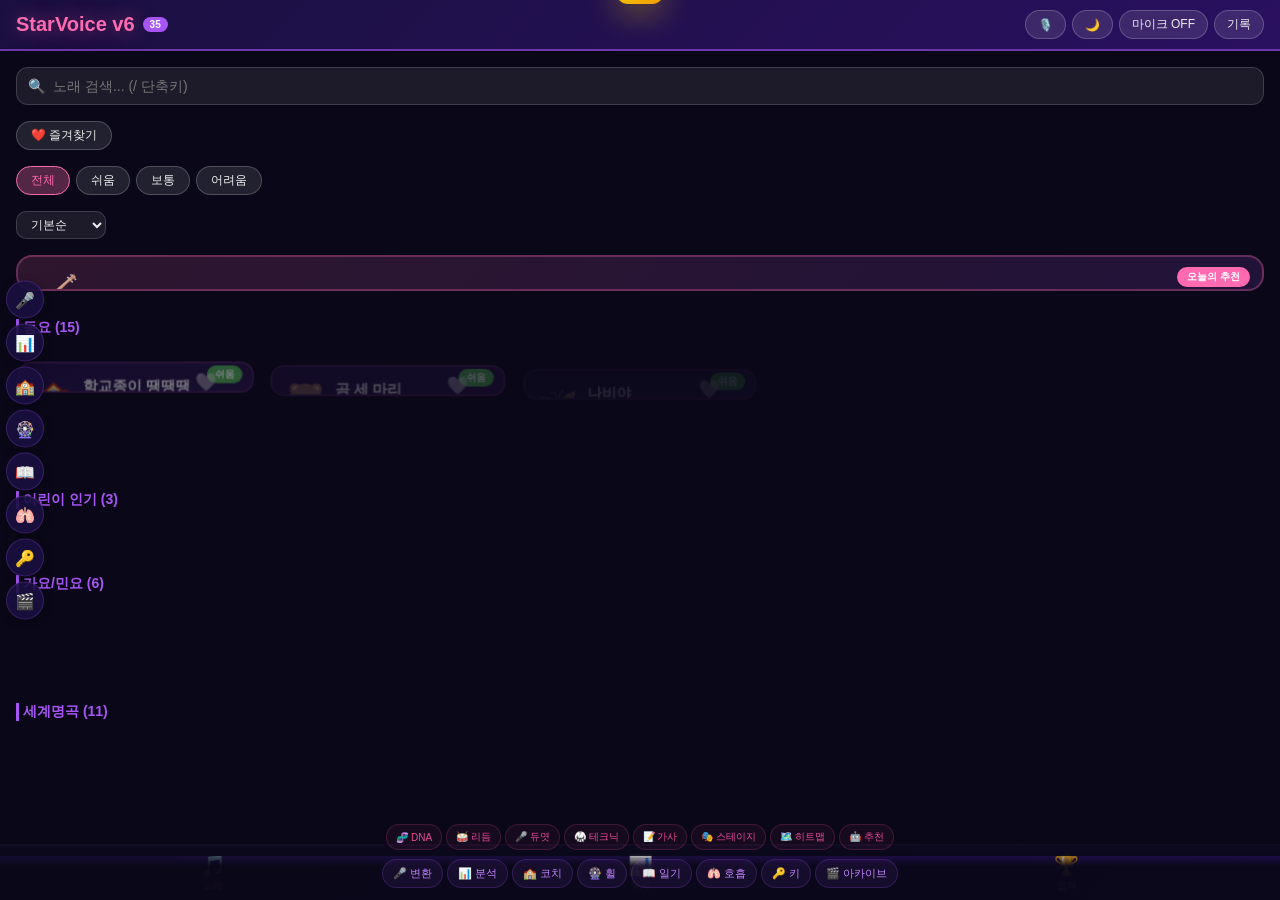
==== index.html @ 5bdae48f "[AUTO] 2026-07-27 karaoke v24.0 - 보컬파워미터Canvas620x400(12운동벨팅팔세토믹스보이스호흡지속폴사토비브라토트릴스타카토레가토음정도약성대닫기발성투사" ====
<!DOCTYPE html>
<html lang="ko"><head>
<meta charset="UTF-8"><meta name="viewport" content="width=device-width,initial-scale=1">
<title>StarVoice v24 - AI 노래방</title><link rel="manifest" href="manifest.json">
<meta name="theme-color" content="#0f0a1e">
<meta name="apple-mobile-web-app-capable" content="yes">
<meta name="mobile-web-app-capable" content="yes">
<meta name="description" content="StarVoice v24: 215곡 AI 음정 분석 K-노래방 PWA. 보컬파워미터Canvas12운동바차트/가창력발전로드맵Canvas10마일스톤/듀엣호환매트릭스Canvas8x8히트맵/보컬이퀄리티6축Radar/라이브피드백대시보드Canvas8게이지/노래목표추적기Canvas8도넛/보컬웜쿨다운Canvas12운동타이머/싱어프로필비교기Canvas듀얼Radar/퀴즈267문/222업적">
<meta name="keywords" content="노래방,karaoke,AI,음정분석,피치감지,PWA,StarVoice,노래연습,보컬코칭,배틀,플레이리스트,스테이지,보이스프로필,가사타이핑,보컬분석,듀엣,이퀄라이저,음정훈련,히스토리,음역맵,녹음,호흡,파티모드,즐겨찾기,비브라토,보컬레슨,MV테마,듀엣챌린지,리포트카드,보이스이펙트,음역대측정,구간연습,워밍업,랭킹,음감트레이닝,콘서트모드,보이스변환,점수분석,보컬코치,장르디스커버리,노래일기,호흡트레이너,키파인더,퍼포먼스아카이브,음색DNA,리듬아케이드,듀엣AI,발성도장,가사챌린지,스테이지코치,보컬히트맵,노래추천,음정마스터리,보컬배틀,보이스EQ,챌린지,싱어성장,음악이론,스코어카드,보컬스타일,보컬워밍업루틴,라이브오디션,음정인터벌,보컬테크닉,노래방파티,감성노래매칭,보컬성장타임라인,AI보컬코치어드밴스드,음역확장,보컬밸런스,싱어스타일챌린지,DJ셋리스트,마이크테크닉,보컬컨디션,장르마스터리,라이브스테이지스코어카드,호흡패턴분석,비브라토파형,난이도프로그레션,싱어프로필카드,듀엣하모니,사운드스케이프,다이나믹레인지,올타임베스트,보컬톤매칭,라이브이펙트체인,가수별테크닉,주간보컬챌린지,보컬피로도,음역대히스토리,곡완성도,보컬연습플래너,음정교정피드백,보컬스태미나,장르발성법가이드,AI곡추천,보컬하모닉스,주간랭킹시뮬,감정표현매트릭스,라이브무대시뮬,보컬워밍업v2,호흡컨트롤마스터,프레이즈메이커,믹싱이퀄라이저,관객반응예측,보컬스타일DNA,난이도적응트레이너,멜로디메모리게임,보컬음역매퍼,키트랜스포저,듀엣케미스트리,퍼포먼스리플레이,보컬리커버리,음악이론드릴,셋리스트옵티마이저,보이스분류기,보컬파워미터,가창력발전로드맵,듀엣호환매트릭스,보컬이퀄리티,라이브피드백대시보드,노래목표추적기,보컬웜쿨다운,싱어프로필비교기">
<meta property="og:title" content="StarVoice v24 - AI 노래방">
<meta property="og:description" content="215곡 AI 음정 분석 K-노래방. 보컬파워미터 12운동바차트, 가창력발전로드맵 10마일스톤, 듀엣호환매트릭스 8x8히트맵, 보컬이퀄리티 6축Radar, 라이브피드백대시보드 8게이지, 노래목표추적기 8도넛, 보컬웜쿨다운 12운동타이머, 싱어프로필비교기 듀얼Radar, 267퀴즈, 222업적">
<meta property="og:type" content="website">
<meta name="twitter:card" content="summary_large_image">
<meta name="twitter:title" content="StarVoice v24 - AI 노래방">
<meta name="twitter:description" content="215곡 AI 음정 분석 K-노래방 PWA. 보컬파워미터+가창력로드맵+듀엣호환매트릭스+보컬이퀄리티+라이브피드백+목표추적기+웜쿨다운가이드+싱어비교기+267퀴즈+222업적">
<meta http-equiv="refresh" content="0;url=noraebang-v6.html">
<script type="application/ld+json">{"@context":"https://schema.org","@type":"WebApplication","name":"StarVoice v24","applicationCategory":"EntertainmentApplication","operatingSystem":"Web","description":"215곡 AI 음정 분석 K-노래방 PWA. 보컬파워미터Canvas12운동바차트, 가창력발전로드맵Canvas10마일스톤, 듀엣호환매트릭스Canvas8x8히트맵, 보컬이퀄리티분석기Canvas6축Radar, 라이브피드백대시보드Canvas8게이지, 노래목표추적기Canvas8도넛, 보컬웜쿨다운가이드Canvas12운동타이머, 싱어프로필비교기Canvas듀얼Radar, 퀴즈267문, 222개 업적","offers":{"@type":"Offer","price":"0","priceCurrency":"KRW"},"inLanguage":"ko","featureList":"보컬음역매퍼,키트랜스포저,듀엣케미스트리,퍼포먼스리플레이,보컬리커버리,음악이론드릴,셋리스트옵티마이저,보이스분류기,보컬워밍업루틴v2,호흡컨트롤마스터,프레이즈메이커,믹싱이퀄라이저시각화,관객반응예측기,보컬스타일DNA분석기,노래난이도적응트레이너,멜로디메모리게임,음정교정피드백,보컬스태미나트레이너,장르별발성법가이드,AI곡추천매칭엔진,보컬하모닉스분석기,주간랭킹시뮬레이터,감정표현매트릭스,라이브무대시뮬레이터,보컬톤매칭,라이브이펙트체인,가수별테크닉분석,주간보컬챌린지,보컬피로도모니터,음역대히스토리,곡완성도스코어카드,보컬연습플래너,보컬워밍업루틴,라이브오디션,음정인터벌,보컬테크닉Radar,노래방파티,감성노래매칭,보컬성장타임라인,AI보컬코치어드밴스드,음정마스터리,보컬배틀,보이스EQ,챌린지,싱어성장,음악이론,스코어카드,보컬스타일비교,음색DNA,리듬아케이드,듀엣AI,발성도장,가사챌린지,스테이지코치,보컬히트맵,노래추천AI,보이스변환,점수분석,보컬코치,장르디스커버리,노래일기,호흡트레이너,키파인더,퍼포먼스아카이브,보이스이펙트,음역대측정,구간연습,보컬워밍업,노래랭킹,음감트레이닝,콘서트모드,플레이리스트,보컬레슨,비브라토감지,MV테마,듀엣챌린지,리포트카드,히스토리,음역맵,AI추천,녹음스튜디오,호흡운동,보컬이펙트,즐겨찾기,파티모드,보컬코칭,라이브스테이지,가사타이핑,보이스프로필,듀엣모드,음정트레이닝,보컬다이어리,음역확장트레이너,보컬밸런스체커,싱어스타일챌린지,DJ셋리스트,마이크테크닉,보컬컨디션,장르마스터리,라이브스테이지스코어카드"}</script>
<style>body{margin:0;background:#0f0a1e;color:#a855f7;display:flex;align-items:center;justify-content:center;height:100vh;font-family:-apple-system,'Malgun Gothic',sans-serif}a{color:#c084fc}</style>
</head><body><p>Loading... <a href="noraebang-v6.html">직접 이동</a></p>
<script src="v11_patch.js"></script>
<script src="v12_patch.js"></script>
<script src="v13_patch.js"></script>
<script src="v14_patch.js"></script>
<script src="v15_patch.js"></script>
<script src="v16_patch.js"></script>
<script src="v17_patch.js"></script>
<script src="v18_patch.js"></script>
<script src="v19_patch.js"></script>
<script src="v20_patch.js"></script>
<script src="v21_patch.js"></script>
<script src="v22_patch.js"></script>
<script src="v23_patch.js"></script>
<script src="v24_patch.js"></script>
</body></html>
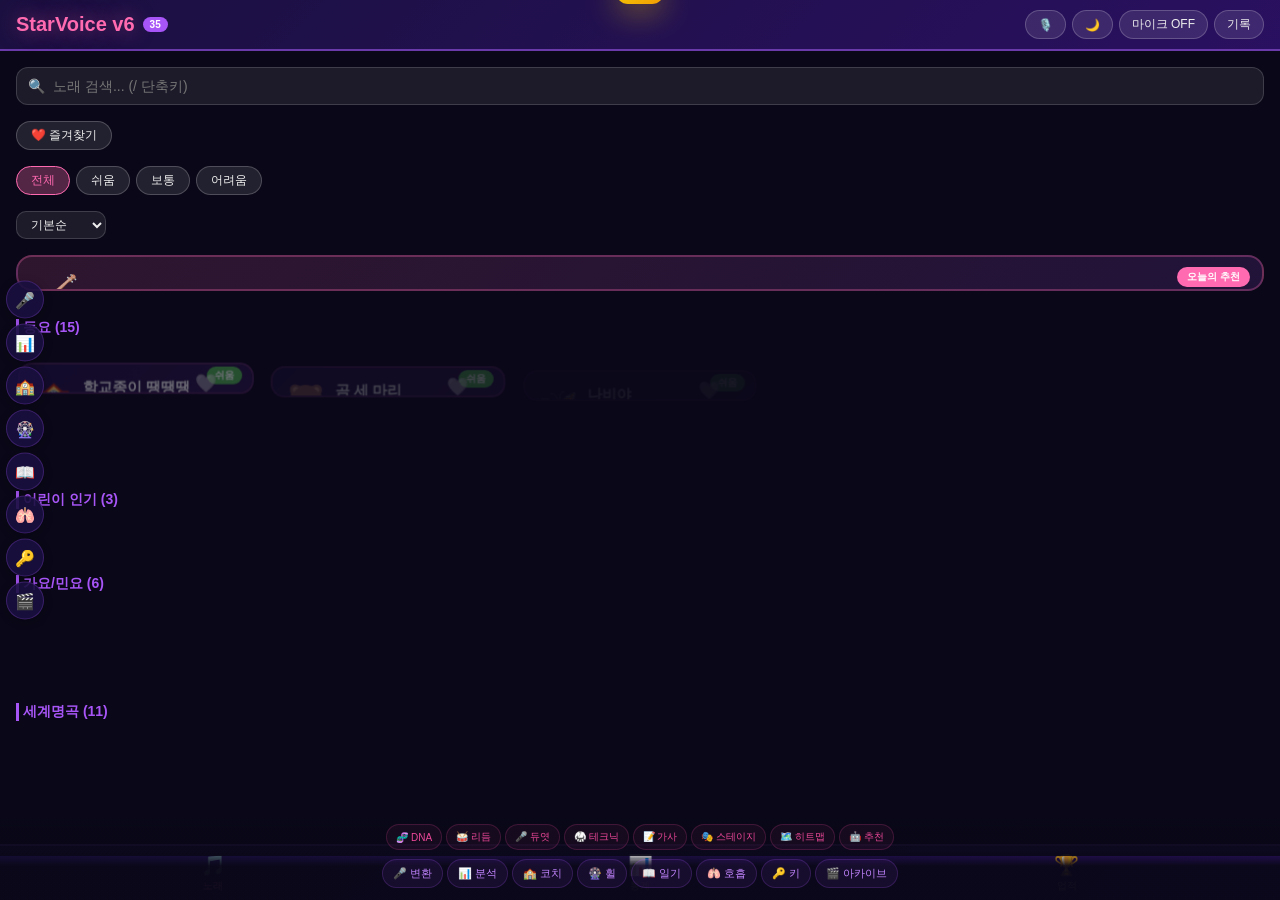
==== commit 3b63ec6e: "[AUTO] 2026-07-30 karaoke v25.0 - 피치분포히스토그램Canvas620x400(12음C~B피치클래스출현빈도바차트곡별선택컬러그래디언트)+감정아크디자이너Canv" ====
--- a/index.html
+++ b/index.html
@@ -1,20 +1,20 @@
 <!DOCTYPE html>
 <html lang="ko"><head>
 <meta charset="UTF-8"><meta name="viewport" content="width=device-width,initial-scale=1">
-<title>StarVoice v24 - AI 노래방</title><link rel="manifest" href="manifest.json">
+<title>StarVoice v25 - AI 노래방</title><link rel="manifest" href="manifest.json">
 <meta name="theme-color" content="#0f0a1e">
 <meta name="apple-mobile-web-app-capable" content="yes">
 <meta name="mobile-web-app-capable" content="yes">
-<meta name="description" content="StarVoice v24: 215곡 AI 음정 분석 K-노래방 PWA. 보컬파워미터Canvas12운동바차트/가창력발전로드맵Canvas10마일스톤/듀엣호환매트릭스Canvas8x8히트맵/보컬이퀄리티6축Radar/라이브피드백대시보드Canvas8게이지/노래목표추적기Canvas8도넛/보컬웜쿨다운Canvas12운동타이머/싱어프로필비교기Canvas듀얼Radar/퀴즈267문/222업적">
-<meta name="keywords" content="노래방,karaoke,AI,음정분석,피치감지,PWA,StarVoice,노래연습,보컬코칭,배틀,플레이리스트,스테이지,보이스프로필,가사타이핑,보컬분석,듀엣,이퀄라이저,음정훈련,히스토리,음역맵,녹음,호흡,파티모드,즐겨찾기,비브라토,보컬레슨,MV테마,듀엣챌린지,리포트카드,보이스이펙트,음역대측정,구간연습,워밍업,랭킹,음감트레이닝,콘서트모드,보이스변환,점수분석,보컬코치,장르디스커버리,노래일기,호흡트레이너,키파인더,퍼포먼스아카이브,음색DNA,리듬아케이드,듀엣AI,발성도장,가사챌린지,스테이지코치,보컬히트맵,노래추천,음정마스터리,보컬배틀,보이스EQ,챌린지,싱어성장,음악이론,스코어카드,보컬스타일,보컬워밍업루틴,라이브오디션,음정인터벌,보컬테크닉,노래방파티,감성노래매칭,보컬성장타임라인,AI보컬코치어드밴스드,음역확장,보컬밸런스,싱어스타일챌린지,DJ셋리스트,마이크테크닉,보컬컨디션,장르마스터리,라이브스테이지스코어카드,호흡패턴분석,비브라토파형,난이도프로그레션,싱어프로필카드,듀엣하모니,사운드스케이프,다이나믹레인지,올타임베스트,보컬톤매칭,라이브이펙트체인,가수별테크닉,주간보컬챌린지,보컬피로도,음역대히스토리,곡완성도,보컬연습플래너,음정교정피드백,보컬스태미나,장르발성법가이드,AI곡추천,보컬하모닉스,주간랭킹시뮬,감정표현매트릭스,라이브무대시뮬,보컬워밍업v2,호흡컨트롤마스터,프레이즈메이커,믹싱이퀄라이저,관객반응예측,보컬스타일DNA,난이도적응트레이너,멜로디메모리게임,보컬음역매퍼,키트랜스포저,듀엣케미스트리,퍼포먼스리플레이,보컬리커버리,음악이론드릴,셋리스트옵티마이저,보이스분류기,보컬파워미터,가창력발전로드맵,듀엣호환매트릭스,보컬이퀄리티,라이브피드백대시보드,노래목표추적기,보컬웜쿨다운,싱어프로필비교기">
-<meta property="og:title" content="StarVoice v24 - AI 노래방">
-<meta property="og:description" content="215곡 AI 음정 분석 K-노래방. 보컬파워미터 12운동바차트, 가창력발전로드맵 10마일스톤, 듀엣호환매트릭스 8x8히트맵, 보컬이퀄리티 6축Radar, 라이브피드백대시보드 8게이지, 노래목표추적기 8도넛, 보컬웜쿨다운 12운동타이머, 싱어프로필비교기 듀얼Radar, 267퀴즈, 222업적">
+<meta name="description" content="StarVoice v25: 225곡 AI 음정 분석 K-노래방 PWA. 피치분포히스토그램Canvas12음바차트/감정아크디자이너Canvas8감정드래그커브/보컬스태미나레벨Canvas10레벨XP/AI듀엣코칭시뮬Canvas10AI가수6축Radar/노래방분위기컨트롤러Canvas8분위기/보컬트레이닝스케줄러Canvas7일x8운동/장르탐험매트릭스Canvas10x6히트맵/종합보컬리포트Canvas8축Radar게이지/퀴즈282문/234업적">
+<meta name="keywords" content="노래방,karaoke,AI,음정분석,피치감지,PWA,StarVoice,노래연습,보컬코칭,배틀,플레이리스트,스테이지,보이스프로필,가사타이핑,보컬분석,듀엣,이퀄라이저,음정훈련,히스토리,음역맵,녹음,호흡,파티모드,즐겨찾기,비브라토,보컬레슨,MV테마,듀엣챌린지,리포트카드,보이스이펙트,음역대측정,구간연습,워밍업,랭킹,음감트레이닝,콘서트모드,보이스변환,점수분석,보컬코치,장르디스커버리,노래일기,호흡트레이너,키파인더,퍼포먼스아카이브,음색DNA,리듬아케이드,듀엣AI,발성도장,가사챌린지,스테이지코치,보컬히트맵,노래추천,음정마스터리,보컬배틀,보이스EQ,챌린지,싱어성장,음악이론,스코어카드,보컬스타일,보컬워밍업루틴,라이브오디션,음정인터벌,보컬테크닉,노래방파티,감성노래매칭,보컬성장타임라인,AI보컬코치어드밴스드,음역확장,보컬밸런스,싱어스타일챌린지,DJ셋리스트,마이크테크닉,보컬컨디션,장르마스터리,라이브스테이지스코어카드,호흡패턴분석,비브라토파형,난이도프로그레션,싱어프로필카드,듀엣하모니,사운드스케이프,다이나믹레인지,올타임베스트,보컬톤매칭,라이브이펙트체인,가수별테크닉,주간보컬챌린지,보컬피로도,음역대히스토리,곡완성도,보컬연습플래너,음정교정피드백,보컬스태미나,장르발성법가이드,AI곡추천,보컬하모닉스,주간랭킹시뮬,감정표현매트릭스,라이브무대시뮬,보컬워밍업v2,호흡컨트롤마스터,프레이즈메이커,믹싱이퀄라이저,관객반응예측,보컬스타일DNA,난이도적응트레이너,멜로디메모리게임,보컬음역매퍼,키트랜스포저,듀엣케미스트리,퍼포먼스리플레이,보컬리커버리,음악이론드릴,셋리스트옵티마이저,보이스분류기,보컬파워미터,가창력발전로드맵,듀엣호환매트릭스,보컬이퀄리티,라이브피드백대시보드,노래목표추적기,보컬웜쿨다운,싱어프로필비교기,피치분포히스토그램,감정아크디자이너,보컬스태미나레벨,AI듀엣코칭시뮬,노래방분위기컨트롤러,보컬트레이닝스케줄러,장르탐험매트릭스,종합보컬리포트">
+<meta property="og:title" content="StarVoice v25 - AI 노래방">
+<meta property="og:description" content="225곡 AI 음정 분석 K-노래방. 피치분포히스토그램 12음바차트, 감정아크디자이너 8감정드래그커브, 보컬스태미나레벨 10레벨XP, AI듀엣코칭시뮬 10AI가수6축Radar, 노래방분위기컨트롤러 8분위기, 보컬트레이닝스케줄러 7일x8운동, 장르탐험매트릭스 10x6히트맵, 종합보컬리포트 8축Radar게이지, 282퀴즈, 234업적">
 <meta property="og:type" content="website">
 <meta name="twitter:card" content="summary_large_image">
-<meta name="twitter:title" content="StarVoice v24 - AI 노래방">
-<meta name="twitter:description" content="215곡 AI 음정 분석 K-노래방 PWA. 보컬파워미터+가창력로드맵+듀엣호환매트릭스+보컬이퀄리티+라이브피드백+목표추적기+웜쿨다운가이드+싱어비교기+267퀴즈+222업적">
+<meta name="twitter:title" content="StarVoice v25 - AI 노래방">
+<meta name="twitter:description" content="225곡 AI 음정 분석 K-노래방 PWA. 피치분포히스토그램+감정아크디자이너+보컬스태미나레벨+AI듀엣코칭시뮬+노래방분위기컨트롤러+보컬트레이닝스케줄러+장르탐험매트릭스+종합보컬리포트+282퀴즈+234업적">
 <meta http-equiv="refresh" content="0;url=noraebang-v6.html">
-<script type="application/ld+json">{"@context":"https://schema.org","@type":"WebApplication","name":"StarVoice v24","applicationCategory":"EntertainmentApplication","operatingSystem":"Web","description":"215곡 AI 음정 분석 K-노래방 PWA. 보컬파워미터Canvas12운동바차트, 가창력발전로드맵Canvas10마일스톤, 듀엣호환매트릭스Canvas8x8히트맵, 보컬이퀄리티분석기Canvas6축Radar, 라이브피드백대시보드Canvas8게이지, 노래목표추적기Canvas8도넛, 보컬웜쿨다운가이드Canvas12운동타이머, 싱어프로필비교기Canvas듀얼Radar, 퀴즈267문, 222개 업적","offers":{"@type":"Offer","price":"0","priceCurrency":"KRW"},"inLanguage":"ko","featureList":"보컬음역매퍼,키트랜스포저,듀엣케미스트리,퍼포먼스리플레이,보컬리커버리,음악이론드릴,셋리스트옵티마이저,보이스분류기,보컬워밍업루틴v2,호흡컨트롤마스터,프레이즈메이커,믹싱이퀄라이저시각화,관객반응예측기,보컬스타일DNA분석기,노래난이도적응트레이너,멜로디메모리게임,음정교정피드백,보컬스태미나트레이너,장르별발성법가이드,AI곡추천매칭엔진,보컬하모닉스분석기,주간랭킹시뮬레이터,감정표현매트릭스,라이브무대시뮬레이터,보컬톤매칭,라이브이펙트체인,가수별테크닉분석,주간보컬챌린지,보컬피로도모니터,음역대히스토리,곡완성도스코어카드,보컬연습플래너,보컬워밍업루틴,라이브오디션,음정인터벌,보컬테크닉Radar,노래방파티,감성노래매칭,보컬성장타임라인,AI보컬코치어드밴스드,음정마스터리,보컬배틀,보이스EQ,챌린지,싱어성장,음악이론,스코어카드,보컬스타일비교,음색DNA,리듬아케이드,듀엣AI,발성도장,가사챌린지,스테이지코치,보컬히트맵,노래추천AI,보이스변환,점수분석,보컬코치,장르디스커버리,노래일기,호흡트레이너,키파인더,퍼포먼스아카이브,보이스이펙트,음역대측정,구간연습,보컬워밍업,노래랭킹,음감트레이닝,콘서트모드,플레이리스트,보컬레슨,비브라토감지,MV테마,듀엣챌린지,리포트카드,히스토리,음역맵,AI추천,녹음스튜디오,호흡운동,보컬이펙트,즐겨찾기,파티모드,보컬코칭,라이브스테이지,가사타이핑,보이스프로필,듀엣모드,음정트레이닝,보컬다이어리,음역확장트레이너,보컬밸런스체커,싱어스타일챌린지,DJ셋리스트,마이크테크닉,보컬컨디션,장르마스터리,라이브스테이지스코어카드"}</script>
+<script type="application/ld+json">{"@context":"https://schema.org","@type":"WebApplication","name":"StarVoice v25","applicationCategory":"EntertainmentApplication","operatingSystem":"Web","description":"225곡 AI 음정 분석 K-노래방 PWA. 피치분포히스토그램Canvas12음바차트, 감정아크디자이너Canvas8감정드래그커브, 보컬스태미나레벨Canvas10레벨XP, AI듀엣코칭시뮬Canvas10AI가수6축Radar, 노래방분위기컨트롤러Canvas8분위기, 보컬트레이닝스케줄러Canvas7일x8운동, 장르탐험매트릭스Canvas10x6히트맵, 종합보컬리포트Canvas8축Radar게이지, 퀴즈282문, 234개 업적","offers":{"@type":"Offer","price":"0","priceCurrency":"KRW"},"inLanguage":"ko","featureList":"피치분포히스토그램,감정아크디자이너,보컬스태미나레벨,AI듀엣코칭시뮬,노래방분위기컨트롤러,보컬트레이닝스케줄러,장르탐험매트릭스,종합보컬리포트,보컬음역매퍼,키트랜스포저,듀엣케미스트리,퍼포먼스리플레이,보컬리커버리,음악이론드릴,셋리스트옵티마이저,보이스분류기,보컬워밍업루틴v2,호흡컨트롤마스터,프레이즈메이커,믹싱이퀄라이저시각화,관객반응예측기,보컬스타일DNA분석기,노래난이도적응트레이너,멜로디메모리게임,음정교정피드백,보컬스태미나트레이너,장르별발성법가이드,AI곡추천매칭엔진,보컬하모닉스분석기,주간랭킹시뮬레이터,감정표현매트릭스,라이브무대시뮬레이터,보컬톤매칭,라이브이펙트체인,가수별테크닉분석,주간보컬챌린지,보컬피로도모니터,음역대히스토리,곡완성도스코어카드,보컬연습플래너,보컬워밍업루틴,라이브오디션,음정인터벌,보컬테크닉Radar,노래방파티,감성노래매칭,보컬성장타임라인,AI보컬코치어드밴스드,음정마스터리,보컬배틀,보이스EQ,챌린지,싱어성장,음악이론,스코어카드,보컬스타일비교,음색DNA,리듬아케이드,듀엣AI,발성도장,가사챌린지,스테이지코치,보컬히트맵,노래추천AI,보이스변환,점수분석,보컬코치,장르디스커버리,노래일기,호흡트레이너,키파인더,퍼포먼스아카이브,보이스이펙트,음역대측정,구간연습,보컬워밍업,노래랭킹,음감트레이닝,콘서트모드,플레이리스트,보컬레슨,비브라토감지,MV테마,듀엣챌린지,리포트카드,히스토리,음역맵,AI추천,녹음스튜디오,호흡운동,보컬이펙트,즐겨찾기,파티모드,보컬코칭,라이브스테이지,가사타이핑,보이스프로필,듀엣모드,음정트레이닝,보컬다이어리,음역확장트레이너,보컬밸런스체커,싱어스타일챌린지,DJ셋리스트,마이크테크닉,보컬컨디션,장르마스터리,라이브스테이지스코어카드"}</script>
 <style>body{margin:0;background:#0f0a1e;color:#a855f7;display:flex;align-items:center;justify-content:center;height:100vh;font-family:-apple-system,'Malgun Gothic',sans-serif}a{color:#c084fc}</style>
 </head><body><p>Loading... <a href="noraebang-v6.html">직접 이동</a></p>
 <script src="v11_patch.js"></script>
@@ -31,4 +31,5 @@
 <script src="v22_patch.js"></script>
 <script src="v23_patch.js"></script>
 <script src="v24_patch.js"></script>
+<script src="v25_patch.js"></script>
 </body></html>
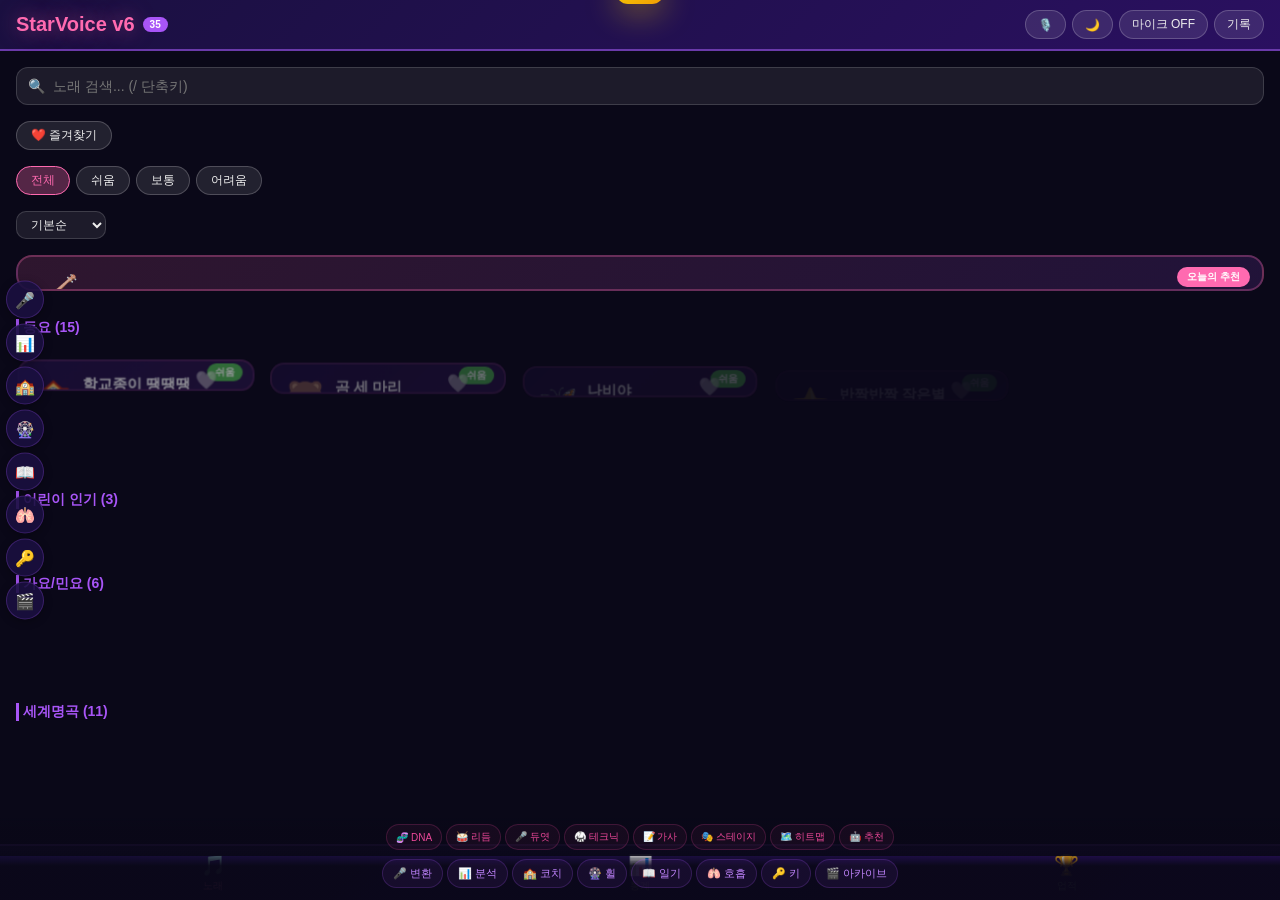
==== commit 9f07de4e: "[AUTO] 2026-08-02 karaoke v26.0 - 보컬주파수스펙트럼분석기Canvas640x400(32밴드바차트피크마커4존저중고초고음역호버상세)+곡별마스터리트리맵Canva" ====
--- a/index.html
+++ b/index.html
@@ -1,20 +1,20 @@
 <!DOCTYPE html>
 <html lang="ko"><head>
 <meta charset="UTF-8"><meta name="viewport" content="width=device-width,initial-scale=1">
-<title>StarVoice v25 - AI 노래방</title><link rel="manifest" href="manifest.json">
+<title>StarVoice v26 - AI 노래방</title><link rel="manifest" href="manifest.json">
 <meta name="theme-color" content="#0f0a1e">
 <meta name="apple-mobile-web-app-capable" content="yes">
 <meta name="mobile-web-app-capable" content="yes">
-<meta name="description" content="StarVoice v25: 225곡 AI 음정 분석 K-노래방 PWA. 피치분포히스토그램Canvas12음바차트/감정아크디자이너Canvas8감정드래그커브/보컬스태미나레벨Canvas10레벨XP/AI듀엣코칭시뮬Canvas10AI가수6축Radar/노래방분위기컨트롤러Canvas8분위기/보컬트레이닝스케줄러Canvas7일x8운동/장르탐험매트릭스Canvas10x6히트맵/종합보컬리포트Canvas8축Radar게이지/퀴즈282문/234업적">
+<meta name="description" content="StarVoice v26: 235곡 AI 음정 분석 K-노래방 PWA. 보컬주파수스펙트럼Canvas32밴드바차트/곡별마스터리트리맵Canvas10장르면적비율/보컬브레이크스루포인트Canvas6축Radar돌파분석/노래방모드셀렉터Canvas8종모드그리드/보컬에이징시뮬Canvas6연령대4축바차트/AI오디션심사매트릭스Canvas5심사6항목히트맵/발성포지션가이드Canvas8포지션6축Radar/보컬커리어패스Canvas5단계로드맵/퀴즈297문/246업적">
 <meta name="keywords" content="노래방,karaoke,AI,음정분석,피치감지,PWA,StarVoice,노래연습,보컬코칭,배틀,플레이리스트,스테이지,보이스프로필,가사타이핑,보컬분석,듀엣,이퀄라이저,음정훈련,히스토리,음역맵,녹음,호흡,파티모드,즐겨찾기,비브라토,보컬레슨,MV테마,듀엣챌린지,리포트카드,보이스이펙트,음역대측정,구간연습,워밍업,랭킹,음감트레이닝,콘서트모드,보이스변환,점수분석,보컬코치,장르디스커버리,노래일기,호흡트레이너,키파인더,퍼포먼스아카이브,음색DNA,리듬아케이드,듀엣AI,발성도장,가사챌린지,스테이지코치,보컬히트맵,노래추천,음정마스터리,보컬배틀,보이스EQ,챌린지,싱어성장,음악이론,스코어카드,보컬스타일,보컬워밍업루틴,라이브오디션,음정인터벌,보컬테크닉,노래방파티,감성노래매칭,보컬성장타임라인,AI보컬코치어드밴스드,음역확장,보컬밸런스,싱어스타일챌린지,DJ셋리스트,마이크테크닉,보컬컨디션,장르마스터리,라이브스테이지스코어카드,호흡패턴분석,비브라토파형,난이도프로그레션,싱어프로필카드,듀엣하모니,사운드스케이프,다이나믹레인지,올타임베스트,보컬톤매칭,라이브이펙트체인,가수별테크닉,주간보컬챌린지,보컬피로도,음역대히스토리,곡완성도,보컬연습플래너,음정교정피드백,보컬스태미나,장르발성법가이드,AI곡추천,보컬하모닉스,주간랭킹시뮬,감정표현매트릭스,라이브무대시뮬,보컬워밍업v2,호흡컨트롤마스터,프레이즈메이커,믹싱이퀄라이저,관객반응예측,보컬스타일DNA,난이도적응트레이너,멜로디메모리게임,보컬음역매퍼,키트랜스포저,듀엣케미스트리,퍼포먼스리플레이,보컬리커버리,음악이론드릴,셋리스트옵티마이저,보이스분류기,보컬파워미터,가창력발전로드맵,듀엣호환매트릭스,보컬이퀄리티,라이브피드백대시보드,노래목표추적기,보컬웜쿨다운,싱어프로필비교기,피치분포히스토그램,감정아크디자이너,보컬스태미나레벨,AI듀엣코칭시뮬,노래방분위기컨트롤러,보컬트레이닝스케줄러,장르탐험매트릭스,종합보컬리포트">
-<meta property="og:title" content="StarVoice v25 - AI 노래방">
-<meta property="og:description" content="225곡 AI 음정 분석 K-노래방. 피치분포히스토그램 12음바차트, 감정아크디자이너 8감정드래그커브, 보컬스태미나레벨 10레벨XP, AI듀엣코칭시뮬 10AI가수6축Radar, 노래방분위기컨트롤러 8분위기, 보컬트레이닝스케줄러 7일x8운동, 장르탐험매트릭스 10x6히트맵, 종합보컬리포트 8축Radar게이지, 282퀴즈, 234업적">
+<meta property="og:title" content="StarVoice v26 - AI 노래방">
+<meta property="og:description" content="235곡 AI 음정 분석 K-노래방. 보컬주파수스펙트럼 32밴드바차트, 곡별마스터리트리맵 10장르면적비율, 보컬브레이크스루 6축Radar돌파분석, 노래방모드셀렉터 8종모드그리드, 보컬에이징시뮬 6연령대4축바차트, AI오디션심사매트릭스 5심사6항목히트맵, 발성포지션가이드 8포지션6축Radar, 보컬커리어패스 5단계로드맵, 297퀴즈, 246업적">
 <meta property="og:type" content="website">
 <meta name="twitter:card" content="summary_large_image">
-<meta name="twitter:title" content="StarVoice v25 - AI 노래방">
-<meta name="twitter:description" content="225곡 AI 음정 분석 K-노래방 PWA. 피치분포히스토그램+감정아크디자이너+보컬스태미나레벨+AI듀엣코칭시뮬+노래방분위기컨트롤러+보컬트레이닝스케줄러+장르탐험매트릭스+종합보컬리포트+282퀴즈+234업적">
+<meta name="twitter:title" content="StarVoice v26 - AI 노래방">
+<meta name="twitter:description" content="235곡 AI 음정 분석 K-노래방 PWA. 보컬주파수스펙트럼+곡별마스터리트리맵+보컬브레이크스루+노래방모드셀렉터+보컬에이징시뮬+AI오디션심사매트릭스+발성포지션가이드+보컬커리어패스+297퀴즈+246업적">
 <meta http-equiv="refresh" content="0;url=noraebang-v6.html">
-<script type="application/ld+json">{"@context":"https://schema.org","@type":"WebApplication","name":"StarVoice v25","applicationCategory":"EntertainmentApplication","operatingSystem":"Web","description":"225곡 AI 음정 분석 K-노래방 PWA. 피치분포히스토그램Canvas12음바차트, 감정아크디자이너Canvas8감정드래그커브, 보컬스태미나레벨Canvas10레벨XP, AI듀엣코칭시뮬Canvas10AI가수6축Radar, 노래방분위기컨트롤러Canvas8분위기, 보컬트레이닝스케줄러Canvas7일x8운동, 장르탐험매트릭스Canvas10x6히트맵, 종합보컬리포트Canvas8축Radar게이지, 퀴즈282문, 234개 업적","offers":{"@type":"Offer","price":"0","priceCurrency":"KRW"},"inLanguage":"ko","featureList":"피치분포히스토그램,감정아크디자이너,보컬스태미나레벨,AI듀엣코칭시뮬,노래방분위기컨트롤러,보컬트레이닝스케줄러,장르탐험매트릭스,종합보컬리포트,보컬음역매퍼,키트랜스포저,듀엣케미스트리,퍼포먼스리플레이,보컬리커버리,음악이론드릴,셋리스트옵티마이저,보이스분류기,보컬워밍업루틴v2,호흡컨트롤마스터,프레이즈메이커,믹싱이퀄라이저시각화,관객반응예측기,보컬스타일DNA분석기,노래난이도적응트레이너,멜로디메모리게임,음정교정피드백,보컬스태미나트레이너,장르별발성법가이드,AI곡추천매칭엔진,보컬하모닉스분석기,주간랭킹시뮬레이터,감정표현매트릭스,라이브무대시뮬레이터,보컬톤매칭,라이브이펙트체인,가수별테크닉분석,주간보컬챌린지,보컬피로도모니터,음역대히스토리,곡완성도스코어카드,보컬연습플래너,보컬워밍업루틴,라이브오디션,음정인터벌,보컬테크닉Radar,노래방파티,감성노래매칭,보컬성장타임라인,AI보컬코치어드밴스드,음정마스터리,보컬배틀,보이스EQ,챌린지,싱어성장,음악이론,스코어카드,보컬스타일비교,음색DNA,리듬아케이드,듀엣AI,발성도장,가사챌린지,스테이지코치,보컬히트맵,노래추천AI,보이스변환,점수분석,보컬코치,장르디스커버리,노래일기,호흡트레이너,키파인더,퍼포먼스아카이브,보이스이펙트,음역대측정,구간연습,보컬워밍업,노래랭킹,음감트레이닝,콘서트모드,플레이리스트,보컬레슨,비브라토감지,MV테마,듀엣챌린지,리포트카드,히스토리,음역맵,AI추천,녹음스튜디오,호흡운동,보컬이펙트,즐겨찾기,파티모드,보컬코칭,라이브스테이지,가사타이핑,보이스프로필,듀엣모드,음정트레이닝,보컬다이어리,음역확장트레이너,보컬밸런스체커,싱어스타일챌린지,DJ셋리스트,마이크테크닉,보컬컨디션,장르마스터리,라이브스테이지스코어카드"}</script>
+<script type="application/ld+json">{"@context":"https://schema.org","@type":"WebApplication","name":"StarVoice v26","applicationCategory":"EntertainmentApplication","operatingSystem":"Web","description":"235곡 AI 음정 분석 K-노래방 PWA. 보컬주파수스펙트럼Canvas32밴드바차트, 곡별마스터리트리맵Canvas10장르면적비율, 보컬브레이크스루포인트Canvas6축Radar, 노래방모드셀렉터Canvas8종그리드, 보컬에이징시뮬Canvas6연령대, AI오디션심사매트릭스Canvas5심사6항목, 발성포지션가이드Canvas8포지션6축Radar, 보컬커리어패스Canvas5단계, 퀴즈297문, 246개 업적","offers":{"@type":"Offer","price":"0","priceCurrency":"KRW"},"inLanguage":"ko","featureList":"피치분포히스토그램,감정아크디자이너,보컬스태미나레벨,AI듀엣코칭시뮬,노래방분위기컨트롤러,보컬트레이닝스케줄러,장르탐험매트릭스,종합보컬리포트,보컬음역매퍼,키트랜스포저,듀엣케미스트리,퍼포먼스리플레이,보컬리커버리,음악이론드릴,셋리스트옵티마이저,보이스분류기,보컬워밍업루틴v2,호흡컨트롤마스터,프레이즈메이커,믹싱이퀄라이저시각화,관객반응예측기,보컬스타일DNA분석기,노래난이도적응트레이너,멜로디메모리게임,음정교정피드백,보컬스태미나트레이너,장르별발성법가이드,AI곡추천매칭엔진,보컬하모닉스분석기,주간랭킹시뮬레이터,감정표현매트릭스,라이브무대시뮬레이터,보컬톤매칭,라이브이펙트체인,가수별테크닉분석,주간보컬챌린지,보컬피로도모니터,음역대히스토리,곡완성도스코어카드,보컬연습플래너,보컬워밍업루틴,라이브오디션,음정인터벌,보컬테크닉Radar,노래방파티,감성노래매칭,보컬성장타임라인,AI보컬코치어드밴스드,음정마스터리,보컬배틀,보이스EQ,챌린지,싱어성장,음악이론,스코어카드,보컬스타일비교,음색DNA,리듬아케이드,듀엣AI,발성도장,가사챌린지,스테이지코치,보컬히트맵,노래추천AI,보이스변환,점수분석,보컬코치,장르디스커버리,노래일기,호흡트레이너,키파인더,퍼포먼스아카이브,보이스이펙트,음역대측정,구간연습,보컬워밍업,노래랭킹,음감트레이닝,콘서트모드,플레이리스트,보컬레슨,비브라토감지,MV테마,듀엣챌린지,리포트카드,히스토리,음역맵,AI추천,녹음스튜디오,호흡운동,보컬이펙트,즐겨찾기,파티모드,보컬코칭,라이브스테이지,가사타이핑,보이스프로필,듀엣모드,음정트레이닝,보컬다이어리,음역확장트레이너,보컬밸런스체커,싱어스타일챌린지,DJ셋리스트,마이크테크닉,보컬컨디션,장르마스터리,라이브스테이지스코어카드"}</script>
 <style>body{margin:0;background:#0f0a1e;color:#a855f7;display:flex;align-items:center;justify-content:center;height:100vh;font-family:-apple-system,'Malgun Gothic',sans-serif}a{color:#c084fc}</style>
 </head><body><p>Loading... <a href="noraebang-v6.html">직접 이동</a></p>
 <script src="v11_patch.js"></script>
@@ -32,4 +32,5 @@
 <script src="v23_patch.js"></script>
 <script src="v24_patch.js"></script>
 <script src="v25_patch.js"></script>
+<script src="v26_patch.js"></script>
 </body></html>
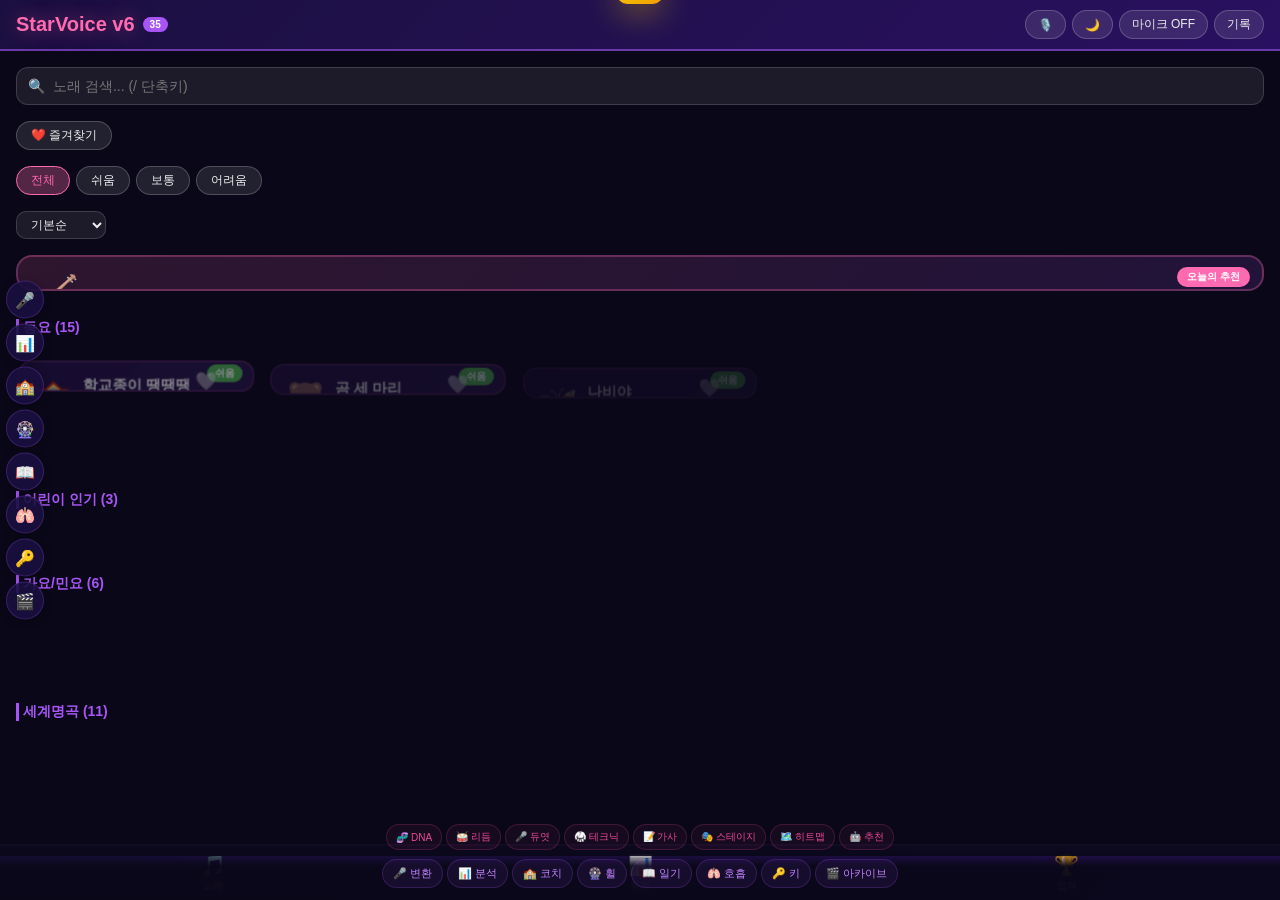
==== commit 26f30e9a: "[AUTO] 2026-08-05 karaoke v27.0 - 음정히트맵Canvas640x400(12音x5옥타브그리드색상강도매핑)+난이도매칭Canvas620x400(8축Radar음정" ====
--- a/index.html
+++ b/index.html
@@ -1,20 +1,20 @@
 <!DOCTYPE html>
 <html lang="ko"><head>
 <meta charset="UTF-8"><meta name="viewport" content="width=device-width,initial-scale=1">
-<title>StarVoice v26 - AI 노래방</title><link rel="manifest" href="manifest.json">
+<title>StarVoice v27 - AI 노래방</title><link rel="manifest" href="manifest.json">
 <meta name="theme-color" content="#0f0a1e">
 <meta name="apple-mobile-web-app-capable" content="yes">
 <meta name="mobile-web-app-capable" content="yes">
-<meta name="description" content="StarVoice v26: 235곡 AI 음정 분석 K-노래방 PWA. 보컬주파수스펙트럼Canvas32밴드바차트/곡별마스터리트리맵Canvas10장르면적비율/보컬브레이크스루포인트Canvas6축Radar돌파분석/노래방모드셀렉터Canvas8종모드그리드/보컬에이징시뮬Canvas6연령대4축바차트/AI오디션심사매트릭스Canvas5심사6항목히트맵/발성포지션가이드Canvas8포지션6축Radar/보컬커리어패스Canvas5단계로드맵/퀴즈297문/246업적">
-<meta name="keywords" content="노래방,karaoke,AI,음정분석,피치감지,PWA,StarVoice,노래연습,보컬코칭,배틀,플레이리스트,스테이지,보이스프로필,가사타이핑,보컬분석,듀엣,이퀄라이저,음정훈련,히스토리,음역맵,녹음,호흡,파티모드,즐겨찾기,비브라토,보컬레슨,MV테마,듀엣챌린지,리포트카드,보이스이펙트,음역대측정,구간연습,워밍업,랭킹,음감트레이닝,콘서트모드,보이스변환,점수분석,보컬코치,장르디스커버리,노래일기,호흡트레이너,키파인더,퍼포먼스아카이브,음색DNA,리듬아케이드,듀엣AI,발성도장,가사챌린지,스테이지코치,보컬히트맵,노래추천,음정마스터리,보컬배틀,보이스EQ,챌린지,싱어성장,음악이론,스코어카드,보컬스타일,보컬워밍업루틴,라이브오디션,음정인터벌,보컬테크닉,노래방파티,감성노래매칭,보컬성장타임라인,AI보컬코치어드밴스드,음역확장,보컬밸런스,싱어스타일챌린지,DJ셋리스트,마이크테크닉,보컬컨디션,장르마스터리,라이브스테이지스코어카드,호흡패턴분석,비브라토파형,난이도프로그레션,싱어프로필카드,듀엣하모니,사운드스케이프,다이나믹레인지,올타임베스트,보컬톤매칭,라이브이펙트체인,가수별테크닉,주간보컬챌린지,보컬피로도,음역대히스토리,곡완성도,보컬연습플래너,음정교정피드백,보컬스태미나,장르발성법가이드,AI곡추천,보컬하모닉스,주간랭킹시뮬,감정표현매트릭스,라이브무대시뮬,보컬워밍업v2,호흡컨트롤마스터,프레이즈메이커,믹싱이퀄라이저,관객반응예측,보컬스타일DNA,난이도적응트레이너,멜로디메모리게임,보컬음역매퍼,키트랜스포저,듀엣케미스트리,퍼포먼스리플레이,보컬리커버리,음악이론드릴,셋리스트옵티마이저,보이스분류기,보컬파워미터,가창력발전로드맵,듀엣호환매트릭스,보컬이퀄리티,라이브피드백대시보드,노래목표추적기,보컬웜쿨다운,싱어프로필비교기,피치분포히스토그램,감정아크디자이너,보컬스태미나레벨,AI듀엣코칭시뮬,노래방분위기컨트롤러,보컬트레이닝스케줄러,장르탐험매트릭스,종합보컬리포트">
-<meta property="og:title" content="StarVoice v26 - AI 노래방">
-<meta property="og:description" content="235곡 AI 음정 분석 K-노래방. 보컬주파수스펙트럼 32밴드바차트, 곡별마스터리트리맵 10장르면적비율, 보컬브레이크스루 6축Radar돌파분석, 노래방모드셀렉터 8종모드그리드, 보컬에이징시뮬 6연령대4축바차트, AI오디션심사매트릭스 5심사6항목히트맵, 발성포지션가이드 8포지션6축Radar, 보컬커리어패스 5단계로드맵, 297퀴즈, 246업적">
+<meta name="description" content="StarVoice v27: 245곡 AI 음정 분석 K-노래방 PWA. 음정히트맵Canvas12音5옥타브/난이도매칭Canvas8축Radar/배음분석Canvas8배음바차트/파티스코어보드Canvas10인랭킹/감정팔레트Canvas10감정그리드/에너지커브Canvas16구간3축라인/딕션분석Canvas8자음5모음/성장대시보드Canvas8KPI반원게이지/퀴즈312문/258업적">
+<meta name="keywords" content="노래방,karaoke,AI,음정분석,피치감지,PWA,StarVoice,노래연습,보컬코칭,배틀,플레이리스트,스테이지,보이스프로필,가사타이핑,보컬분석,듀엣,이퀄라이저,음정훈련,히스토리,음역맵,녹음,호흡,파티모드,즐겨찾기,비브라토,보컬레슨,MV테마,듀엣챌린지,리포트카드,보이스이펙트,음역대측정,구간연습,워밍업,랭킹,음감트레이닝,콘서트모드,보이스변환,점수분석,보컬코치,장르디스커버리,노래일기,호흡트레이너,키파인더,퍼포먼스아카이브,음색DNA,리듬아케이드,듀엣AI,발성도장,가사챌린지,스테이지코치,보컬히트맵,노래추천,음정마스터리,보컬배틀,보이스EQ,챌린지,싱어성장,음악이론,스코어카드,보컬스타일,보컬워밍업루틴,라이브오디션,음정인터벌,보컬테크닉,노래방파티,감성노래매칭,보컬성장타임라인,AI보컬코치어드밴스드,음역확장,보컬밸런스,싱어스타일챌린지,DJ셋리스트,마이크테크닉,보컬컨디션,장르마스터리,라이브스테이지스코어카드,호흡패턴분석,비브라토파형,난이도프로그레션,싱어프로필카드,듀엣하모니,사운드스케이프,다이나믹레인지,올타임베스트,보컬톤매칭,라이브이펙트체인,가수별테크닉,주간보컬챌린지,보컬피로도,음역대히스토리,곡완성도,보컬연습플래너,음정교정피드백,보컬스태미나,장르발성법가이드,AI곡추천,보컬하모닉스,주간랭킹시뮬,감정표현매트릭스,라이브무대시뮬,보컬워밍업v2,호흡컨트롤마스터,프레이즈메이커,믹싱이퀄라이저,관객반응예측,보컬스타일DNA,난이도적응트레이너,멜로디메모리게임,보컬음역매퍼,키트랜스포저,듀엣케미스트리,퍼포먼스리플레이,보컬리커버리,음악이론드릴,셋리스트옵티마이저,보이스분류기,보컬파워미터,가창력발전로드맵,듀엣호환매트릭스,보컬이퀄리티,라이브피드백대시보드,노래목표추적기,보컬웜쿨다운,싱어프로필비교기,피치분포히스토그램,감정아크디자이너,보컬스태미나레벨,AI듀엣코칭시뮬,노래방분위기컨트롤러,보컬트레이닝스케줄러,장르탐험매트릭스,종합보컬리포트,음정히트맵,난이도매칭,배음분석,파티스코어보드,감정팔레트,에너지커브,딕션분석,성장대시보드">
+<meta property="og:title" content="StarVoice v27 - AI 노래방">
+<meta property="og:description" content="245곡 AI 음정 분석 K-노래방. 음정히트맵 12音5옥타브, 난이도매칭 8축Radar, 배음분석 8배음바차트, 파티스코어보드 10인랭킹, 감정팔레트 10감정그리드, 에너지커브 16구간3축라인, 딕션분석 8자음5모음, 성장대시보드 8KPI반원게이지, 312퀴즈, 258업적">
 <meta property="og:type" content="website">
 <meta name="twitter:card" content="summary_large_image">
-<meta name="twitter:title" content="StarVoice v26 - AI 노래방">
-<meta name="twitter:description" content="235곡 AI 음정 분석 K-노래방 PWA. 보컬주파수스펙트럼+곡별마스터리트리맵+보컬브레이크스루+노래방모드셀렉터+보컬에이징시뮬+AI오디션심사매트릭스+발성포지션가이드+보컬커리어패스+297퀴즈+246업적">
+<meta name="twitter:title" content="StarVoice v27 - AI 노래방">
+<meta name="twitter:description" content="245곡 AI 음정 분석 K-노래방 PWA. 음정히트맵+난이도매칭+배음분석+파티스코어보드+감정팔레트+에너지커브+딕션분석+성장대시보드+312퀴즈+258업적">
 <meta http-equiv="refresh" content="0;url=noraebang-v6.html">
-<script type="application/ld+json">{"@context":"https://schema.org","@type":"WebApplication","name":"StarVoice v26","applicationCategory":"EntertainmentApplication","operatingSystem":"Web","description":"235곡 AI 음정 분석 K-노래방 PWA. 보컬주파수스펙트럼Canvas32밴드바차트, 곡별마스터리트리맵Canvas10장르면적비율, 보컬브레이크스루포인트Canvas6축Radar, 노래방모드셀렉터Canvas8종그리드, 보컬에이징시뮬Canvas6연령대, AI오디션심사매트릭스Canvas5심사6항목, 발성포지션가이드Canvas8포지션6축Radar, 보컬커리어패스Canvas5단계, 퀴즈297문, 246개 업적","offers":{"@type":"Offer","price":"0","priceCurrency":"KRW"},"inLanguage":"ko","featureList":"피치분포히스토그램,감정아크디자이너,보컬스태미나레벨,AI듀엣코칭시뮬,노래방분위기컨트롤러,보컬트레이닝스케줄러,장르탐험매트릭스,종합보컬리포트,보컬음역매퍼,키트랜스포저,듀엣케미스트리,퍼포먼스리플레이,보컬리커버리,음악이론드릴,셋리스트옵티마이저,보이스분류기,보컬워밍업루틴v2,호흡컨트롤마스터,프레이즈메이커,믹싱이퀄라이저시각화,관객반응예측기,보컬스타일DNA분석기,노래난이도적응트레이너,멜로디메모리게임,음정교정피드백,보컬스태미나트레이너,장르별발성법가이드,AI곡추천매칭엔진,보컬하모닉스분석기,주간랭킹시뮬레이터,감정표현매트릭스,라이브무대시뮬레이터,보컬톤매칭,라이브이펙트체인,가수별테크닉분석,주간보컬챌린지,보컬피로도모니터,음역대히스토리,곡완성도스코어카드,보컬연습플래너,보컬워밍업루틴,라이브오디션,음정인터벌,보컬테크닉Radar,노래방파티,감성노래매칭,보컬성장타임라인,AI보컬코치어드밴스드,음정마스터리,보컬배틀,보이스EQ,챌린지,싱어성장,음악이론,스코어카드,보컬스타일비교,음색DNA,리듬아케이드,듀엣AI,발성도장,가사챌린지,스테이지코치,보컬히트맵,노래추천AI,보이스변환,점수분석,보컬코치,장르디스커버리,노래일기,호흡트레이너,키파인더,퍼포먼스아카이브,보이스이펙트,음역대측정,구간연습,보컬워밍업,노래랭킹,음감트레이닝,콘서트모드,플레이리스트,보컬레슨,비브라토감지,MV테마,듀엣챌린지,리포트카드,히스토리,음역맵,AI추천,녹음스튜디오,호흡운동,보컬이펙트,즐겨찾기,파티모드,보컬코칭,라이브스테이지,가사타이핑,보이스프로필,듀엣모드,음정트레이닝,보컬다이어리,음역확장트레이너,보컬밸런스체커,싱어스타일챌린지,DJ셋리스트,마이크테크닉,보컬컨디션,장르마스터리,라이브스테이지스코어카드"}</script>
+<script type="application/ld+json">{"@context":"https://schema.org","@type":"WebApplication","name":"StarVoice v27","applicationCategory":"EntertainmentApplication","operatingSystem":"Web","description":"245곡 AI 음정 분석 K-노래방 PWA. 음정히트맵Canvas12音5옥타브, 난이도매칭Canvas8축Radar, 배음분석Canvas8배음바차트, 파티스코어보드Canvas10인랭킹, 감정팔레트Canvas10감정그리드, 에너지커브Canvas16구간3축라인, 딕션분석Canvas8자음5모음, 성장대시보드Canvas8KPI반원게이지, 퀴즈312문, 258개 업적","offers":{"@type":"Offer","price":"0","priceCurrency":"KRW"},"inLanguage":"ko","featureList":"음정히트맵,난이도매칭,배음분석,파티스코어보드,감정팔레트,에너지커브,딕션분석,성장대시보드,피치분포히스토그램,감정아크디자이너,보컬스태미나레벨,AI듀엣코칭시뮬,노래방분위기컨트롤러,보컬트레이닝스케줄러,장르탐험매트릭스,종합보컬리포트,보컬음역매퍼,키트랜스포저,듀엣케미스트리,퍼포먼스리플레이,보컬리커버리,음악이론드릴,셋리스트옵티마이저,보이스분류기,보컬워밍업루틴v2,호흡컨트롤마스터,프레이즈메이커,믹싱이퀄라이저시각화,관객반응예측기,보컬스타일DNA분석기,노래난이도적응트레이너,멜로디메모리게임,음정교정피드백,보컬스태미나트레이너,장르별발성법가이드,AI곡추천매칭엔진,보컬하모닉스분석기,주간랭킹시뮬레이터,감정표현매트릭스,라이브무대시뮬레이터,보컬톤매칭,라이브이펙트체인,가수별테크닉분석,주간보컬챌린지,보컬피로도모니터,음역대히스토리,곡완성도스코어카드,보컬연습플래너,보컬워밍업루틴,라이브오디션,음정인터벌,보컬테크닉Radar,노래방파티,감성노래매칭,보컬성장타임라인,AI보컬코치어드밴스드,음정마스터리,보컬배틀,보이스EQ,챌린지,싱어성장,음악이론,스코어카드,보컬스타일비교,음색DNA,리듬아케이드,듀엣AI,발성도장,가사챌린지,스테이지코치,보컬히트맵,노래추천AI,보이스변환,점수분석,보컬코치,장르디스커버리,노래일기,호흡트레이너,키파인더,퍼포먼스아카이브,보이스이펙트,음역대측정,구간연습,보컬워밍업,노래랭킹,음감트레이닝,콘서트모드,플레이리스트,보컬레슨,비브라토감지,MV테마,듀엣챌린지,리포트카드,히스토리,음역맵,AI추천,녹음스튜디오,호흡운동,보컬이펙트,즐겨찾기,파티모드,보컬코칭,라이브스테이지,가사타이핑,보이스프로필,듀엣모드,음정트레이닝,보컬다이어리,음역확장트레이너,보컬밸런스체커,싱어스타일챌린지,DJ셋리스트,마이크테크닉,보컬컨디션,장르마스터리,라이브스테이지스코어카드"}</script>
 <style>body{margin:0;background:#0f0a1e;color:#a855f7;display:flex;align-items:center;justify-content:center;height:100vh;font-family:-apple-system,'Malgun Gothic',sans-serif}a{color:#c084fc}</style>
 </head><body><p>Loading... <a href="noraebang-v6.html">직접 이동</a></p>
 <script src="v11_patch.js"></script>
@@ -33,4 +33,5 @@
 <script src="v24_patch.js"></script>
 <script src="v25_patch.js"></script>
 <script src="v26_patch.js"></script>
+<script src="v27_patch.js"></script>
 </body></html>
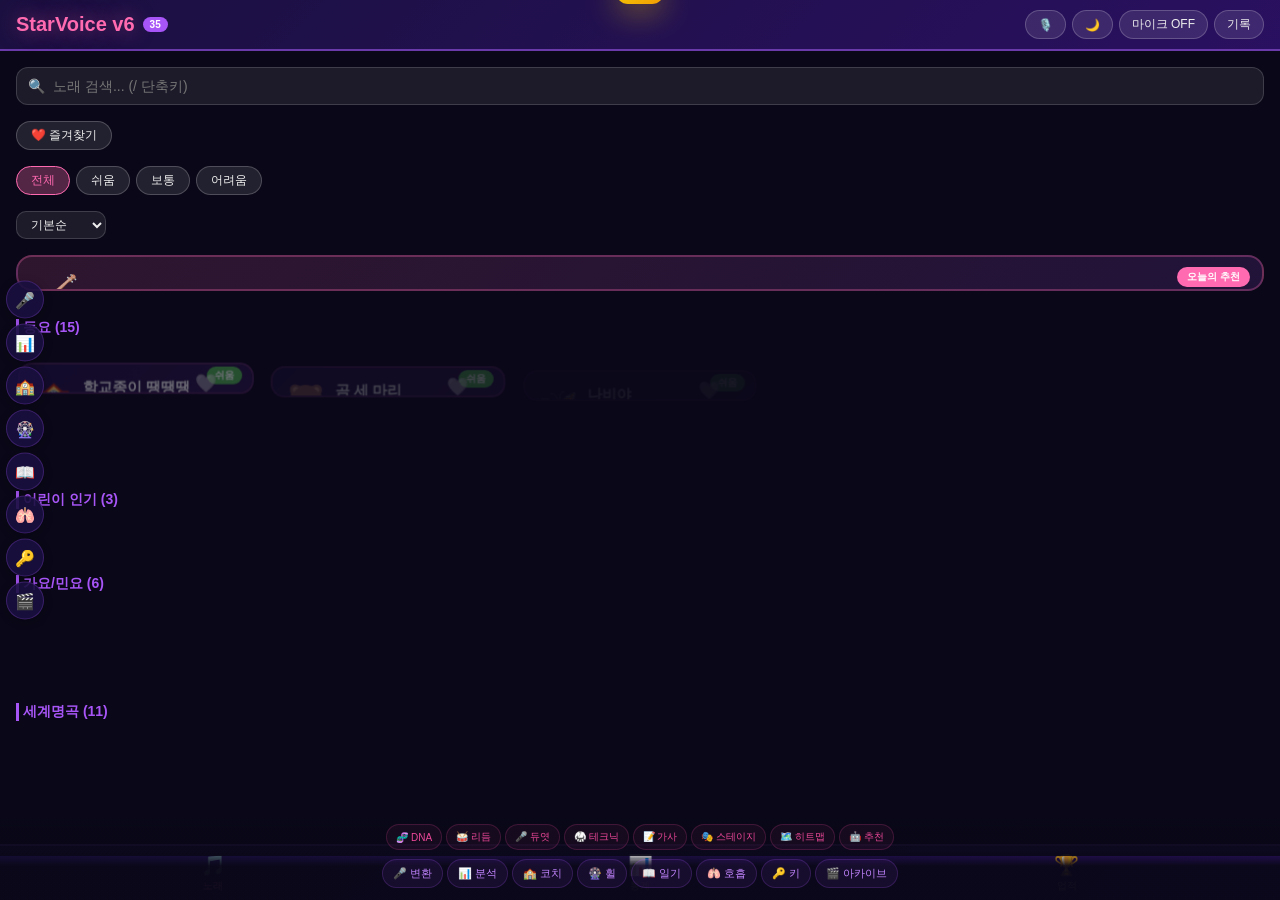
==== commit e6c74fb9: "[AUTO] 2026-08-12 karaoke v29.0 - 보컬레지스터전환분석기Canvas620x400(4레지스터흉성믹스두성팔세토6축Radar전환경로분석클릭전환S~D등급) + 감" ====
--- a/index.html
+++ b/index.html
@@ -1,20 +1,20 @@
 <!DOCTYPE html>
 <html lang="ko"><head>
 <meta charset="UTF-8"><meta name="viewport" content="width=device-width,initial-scale=1">
-<title>StarVoice v27 - AI 노래방</title><link rel="manifest" href="manifest.json">
+<title>StarVoice v29 - AI 노래방</title><link rel="manifest" href="manifest.json">
 <meta name="theme-color" content="#0f0a1e">
 <meta name="apple-mobile-web-app-capable" content="yes">
 <meta name="mobile-web-app-capable" content="yes">
-<meta name="description" content="StarVoice v27: 245곡 AI 음정 분석 K-노래방 PWA. 음정히트맵Canvas12音5옥타브/난이도매칭Canvas8축Radar/배음분석Canvas8배음바차트/파티스코어보드Canvas10인랭킹/감정팔레트Canvas10감정그리드/에너지커브Canvas16구간3축라인/딕션분석Canvas8자음5모음/성장대시보드Canvas8KPI반원게이지/퀴즈312문/258업적">
-<meta name="keywords" content="노래방,karaoke,AI,음정분석,피치감지,PWA,StarVoice,노래연습,보컬코칭,배틀,플레이리스트,스테이지,보이스프로필,가사타이핑,보컬분석,듀엣,이퀄라이저,음정훈련,히스토리,음역맵,녹음,호흡,파티모드,즐겨찾기,비브라토,보컬레슨,MV테마,듀엣챌린지,리포트카드,보이스이펙트,음역대측정,구간연습,워밍업,랭킹,음감트레이닝,콘서트모드,보이스변환,점수분석,보컬코치,장르디스커버리,노래일기,호흡트레이너,키파인더,퍼포먼스아카이브,음색DNA,리듬아케이드,듀엣AI,발성도장,가사챌린지,스테이지코치,보컬히트맵,노래추천,음정마스터리,보컬배틀,보이스EQ,챌린지,싱어성장,음악이론,스코어카드,보컬스타일,보컬워밍업루틴,라이브오디션,음정인터벌,보컬테크닉,노래방파티,감성노래매칭,보컬성장타임라인,AI보컬코치어드밴스드,음역확장,보컬밸런스,싱어스타일챌린지,DJ셋리스트,마이크테크닉,보컬컨디션,장르마스터리,라이브스테이지스코어카드,호흡패턴분석,비브라토파형,난이도프로그레션,싱어프로필카드,듀엣하모니,사운드스케이프,다이나믹레인지,올타임베스트,보컬톤매칭,라이브이펙트체인,가수별테크닉,주간보컬챌린지,보컬피로도,음역대히스토리,곡완성도,보컬연습플래너,음정교정피드백,보컬스태미나,장르발성법가이드,AI곡추천,보컬하모닉스,주간랭킹시뮬,감정표현매트릭스,라이브무대시뮬,보컬워밍업v2,호흡컨트롤마스터,프레이즈메이커,믹싱이퀄라이저,관객반응예측,보컬스타일DNA,난이도적응트레이너,멜로디메모리게임,보컬음역매퍼,키트랜스포저,듀엣케미스트리,퍼포먼스리플레이,보컬리커버리,음악이론드릴,셋리스트옵티마이저,보이스분류기,보컬파워미터,가창력발전로드맵,듀엣호환매트릭스,보컬이퀄리티,라이브피드백대시보드,노래목표추적기,보컬웜쿨다운,싱어프로필비교기,피치분포히스토그램,감정아크디자이너,보컬스태미나레벨,AI듀엣코칭시뮬,노래방분위기컨트롤러,보컬트레이닝스케줄러,장르탐험매트릭스,종합보컬리포트,음정히트맵,난이도매칭,배음분석,파티스코어보드,감정팔레트,에너지커브,딕션분석,성장대시보드">
-<meta property="og:title" content="StarVoice v27 - AI 노래방">
-<meta property="og:description" content="245곡 AI 음정 분석 K-노래방. 음정히트맵 12音5옥타브, 난이도매칭 8축Radar, 배음분석 8배음바차트, 파티스코어보드 10인랭킹, 감정팔레트 10감정그리드, 에너지커브 16구간3축라인, 딕션분석 8자음5모음, 성장대시보드 8KPI반원게이지, 312퀴즈, 258업적">
+<meta name="description" content="StarVoice v29: 265곡 AI 음정 분석 K-노래방 PWA. 보컬레지스터전환분석기Canvas4레지스터6축Radar/감정곡선디자이너Canvas8감정4구간라인차트/피치안정성매트릭스Canvas12음계3옥타브히트맵/듀엣호환성분석기Canvas8보컬타입매칭히트맵/곡난이도분해기Canvas8요소Radar/톤컬러스펙트럼Canvas12톤원형/싱어성장로드맵Canvas10단계스킬트리/종합보컬마스터리Canvas8KPI반원게이지/퀴즈342문/282업적">
+<meta name="keywords" content="노래방,karaoke,AI,음정분석,피치감지,PWA,StarVoice,노래연습,보컬코칭,배틀,플레이리스트,스테이지,보이스프로필,가사타이핑,보컬분석,듀엣,이퀄라이저,음정훈련,히스토리,음역맵,녹음,호흡,파티모드,즐겨찾기,비브라토,보컬레슨,MV테마,듀엣챌린지,리포트카드,보이스이펙트,음역대측정,구간연습,워밍업,랭킹,음감트레이닝,콘서트모드,보이스변환,점수분석,보컬코치,장르디스커버리,노래일기,호흡트레이너,키파인더,퍼포먼스아카이브,음색DNA,리듬아케이드,듀엣AI,발성도장,가사챌린지,스테이지코치,보컬히트맵,노래추천,음정마스터리,보컬배틀,보이스EQ,챌린지,싱어성장,음악이론,스코어카드,보컬스타일,보컬워밍업루틴,라이브오디션,음정인터벌,보컬테크닉,노래방파티,감성노래매칭,보컬성장타임라인,AI보컬코치어드밴스드,음역확장,보컬밸런스,싱어스타일챌린지,DJ셋리스트,마이크테크닉,보컬컨디션,장르마스터리,라이브스테이지스코어카드,호흡패턴분석,비브라토파형,난이도프로그레션,싱어프로필카드,듀엣하모니,사운드스케이프,다이나믹레인지,올타임베스트,보컬톤매칭,라이브이펙트체인,가수별테크닉,주간보컬챌린지,보컬피로도,음역대히스토리,곡완성도,보컬연습플래너,음정교정피드백,보컬스태미나,장르발성법가이드,AI곡추천,보컬하모닉스,주간랭킹시뮬,감정표현매트릭스,라이브무대시뮬,보컬워밍업v2,호흡컨트롤마스터,프레이즈메이커,믹싱이퀄라이저,관객반응예측,보컬스타일DNA,난이도적응트레이너,멜로디메모리게임,보컬음역매퍼,키트랜스포저,듀엣케미스트리,퍼포먼스리플레이,보컬리커버리,음악이론드릴,셋리스트옵티마이저,보이스분류기,보컬파워미터,가창력발전로드맵,듀엣호환매트릭스,보컬이퀄리티,라이브피드백대시보드,노래목표추적기,보컬웜쿨다운,싱어프로필비교기,피치분포히스토그램,감정아크디자이너,보컬스태미나레벨,AI듀엣코칭시뮬,노래방분위기컨트롤러,보컬트레이닝스케줄러,장르탐험매트릭스,종합보컬리포트,음정히트맵,난이도매칭,배음분석,파티스코어보드,감정팔레트,에너지커브,딕션분석,성장대시보드,팀버스펙트로그램,키모듈레이터,호흡용량,비브라토정밀,장르마스터리,프레이즈분석,무대프레즌스,보컬DNA,보컬레지스터전환,감정곡선디자이너,피치안정성매트릭스,듀엣호환성,곡난이도분해,톤컬러스펙트럼,싱어성장로드맵,종합보컬마스터리">
+<meta property="og:title" content="StarVoice v29 - AI 노래방">
+<meta property="og:description" content="265곡 AI 음정 분석 K-노래방. 보컬레지스터전환 4레지스터6축Radar, 감정곡선디자이너 8감정4구간라인차트, 피치안정성 12음계3옥타브히트맵, 듀엣호환성 8보컬타입매칭, 곡난이도분해 8요소Radar, 톤컬러스펙트럼 12톤원형, 싱어성장 10단계스킬트리, 종합보컬마스터리 8KPI반원게이지, 342퀴즈, 282업적">
 <meta property="og:type" content="website">
 <meta name="twitter:card" content="summary_large_image">
-<meta name="twitter:title" content="StarVoice v27 - AI 노래방">
-<meta name="twitter:description" content="245곡 AI 음정 분석 K-노래방 PWA. 음정히트맵+난이도매칭+배음분석+파티스코어보드+감정팔레트+에너지커브+딕션분석+성장대시보드+312퀴즈+258업적">
+<meta name="twitter:title" content="StarVoice v29 - AI 노래방">
+<meta name="twitter:description" content="265곡 AI 음정 분석 K-노래방 PWA. 보컬레지스터전환+감정곡선디자이너+피치안정성+듀엣호환성+곡난이도분해+톤컬러스펙트럼+싱어성장로드맵+종합보컬마스터리+342퀴즈+282업적">
 <meta http-equiv="refresh" content="0;url=noraebang-v6.html">
-<script type="application/ld+json">{"@context":"https://schema.org","@type":"WebApplication","name":"StarVoice v27","applicationCategory":"EntertainmentApplication","operatingSystem":"Web","description":"245곡 AI 음정 분석 K-노래방 PWA. 음정히트맵Canvas12音5옥타브, 난이도매칭Canvas8축Radar, 배음분석Canvas8배음바차트, 파티스코어보드Canvas10인랭킹, 감정팔레트Canvas10감정그리드, 에너지커브Canvas16구간3축라인, 딕션분석Canvas8자음5모음, 성장대시보드Canvas8KPI반원게이지, 퀴즈312문, 258개 업적","offers":{"@type":"Offer","price":"0","priceCurrency":"KRW"},"inLanguage":"ko","featureList":"음정히트맵,난이도매칭,배음분석,파티스코어보드,감정팔레트,에너지커브,딕션분석,성장대시보드,피치분포히스토그램,감정아크디자이너,보컬스태미나레벨,AI듀엣코칭시뮬,노래방분위기컨트롤러,보컬트레이닝스케줄러,장르탐험매트릭스,종합보컬리포트,보컬음역매퍼,키트랜스포저,듀엣케미스트리,퍼포먼스리플레이,보컬리커버리,음악이론드릴,셋리스트옵티마이저,보이스분류기,보컬워밍업루틴v2,호흡컨트롤마스터,프레이즈메이커,믹싱이퀄라이저시각화,관객반응예측기,보컬스타일DNA분석기,노래난이도적응트레이너,멜로디메모리게임,음정교정피드백,보컬스태미나트레이너,장르별발성법가이드,AI곡추천매칭엔진,보컬하모닉스분석기,주간랭킹시뮬레이터,감정표현매트릭스,라이브무대시뮬레이터,보컬톤매칭,라이브이펙트체인,가수별테크닉분석,주간보컬챌린지,보컬피로도모니터,음역대히스토리,곡완성도스코어카드,보컬연습플래너,보컬워밍업루틴,라이브오디션,음정인터벌,보컬테크닉Radar,노래방파티,감성노래매칭,보컬성장타임라인,AI보컬코치어드밴스드,음정마스터리,보컬배틀,보이스EQ,챌린지,싱어성장,음악이론,스코어카드,보컬스타일비교,음색DNA,리듬아케이드,듀엣AI,발성도장,가사챌린지,스테이지코치,보컬히트맵,노래추천AI,보이스변환,점수분석,보컬코치,장르디스커버리,노래일기,호흡트레이너,키파인더,퍼포먼스아카이브,보이스이펙트,음역대측정,구간연습,보컬워밍업,노래랭킹,음감트레이닝,콘서트모드,플레이리스트,보컬레슨,비브라토감지,MV테마,듀엣챌린지,리포트카드,히스토리,음역맵,AI추천,녹음스튜디오,호흡운동,보컬이펙트,즐겨찾기,파티모드,보컬코칭,라이브스테이지,가사타이핑,보이스프로필,듀엣모드,음정트레이닝,보컬다이어리,음역확장트레이너,보컬밸런스체커,싱어스타일챌린지,DJ셋리스트,마이크테크닉,보컬컨디션,장르마스터리,라이브스테이지스코어카드"}</script>
+<script type="application/ld+json">{"@context":"https://schema.org","@type":"WebApplication","name":"StarVoice v29","applicationCategory":"EntertainmentApplication","operatingSystem":"Web","description":"265곡 AI 음정 분석 K-노래방 PWA. 보컬레지스터전환분석기Canvas4레지스터6축Radar, 감정곡선디자이너Canvas8감정4구간라인차트, 피치안정성매트릭스Canvas12음계3옥타브히트맵, 듀엣호환성분석기Canvas8보컬타입매칭히트맵, 곡난이도분해기Canvas8요소Radar, 톤컬러스펙트럼Canvas12톤원형, 싱어성장로드맵Canvas10단계스킬트리, 종합보컬마스터리Canvas8KPI반원게이지, 퀴즈342문, 282개 업적","offers":{"@type":"Offer","price":"0","priceCurrency":"KRW"},"inLanguage":"ko","featureList":"음정히트맵,난이도매칭,배음분석,파티스코어보드,감정팔레트,에너지커브,딕션분석,성장대시보드,피치분포히스토그램,감정아크디자이너,보컬스태미나레벨,AI듀엣코칭시뮬,노래방분위기컨트롤러,보컬트레이닝스케줄러,장르탐험매트릭스,종합보컬리포트,보컬음역매퍼,키트랜스포저,듀엣케미스트리,퍼포먼스리플레이,보컬리커버리,음악이론드릴,셋리스트옵티마이저,보이스분류기,보컬워밍업루틴v2,호흡컨트롤마스터,프레이즈메이커,믹싱이퀄라이저시각화,관객반응예측기,보컬스타일DNA분석기,노래난이도적응트레이너,멜로디메모리게임,음정교정피드백,보컬스태미나트레이너,장르별발성법가이드,AI곡추천매칭엔진,보컬하모닉스분석기,주간랭킹시뮬레이터,감정표현매트릭스,라이브무대시뮬레이터,보컬톤매칭,라이브이펙트체인,가수별테크닉분석,주간보컬챌린지,보컬피로도모니터,음역대히스토리,곡완성도스코어카드,보컬연습플래너,보컬워밍업루틴,라이브오디션,음정인터벌,보컬테크닉Radar,노래방파티,감성노래매칭,보컬성장타임라인,AI보컬코치어드밴스드,음정마스터리,보컬배틀,보이스EQ,챌린지,싱어성장,음악이론,스코어카드,보컬스타일비교,음색DNA,리듬아케이드,듀엣AI,발성도장,가사챌린지,스테이지코치,보컬히트맵,노래추천AI,보이스변환,점수분석,보컬코치,장르디스커버리,노래일기,호흡트레이너,키파인더,퍼포먼스아카이브,보이스이펙트,음역대측정,구간연습,보컬워밍업,노래랭킹,음감트레이닝,콘서트모드,플레이리스트,보컬레슨,비브라토감지,MV테마,듀엣챌린지,리포트카드,히스토리,음역맵,AI추천,녹음스튜디오,호흡운동,보컬이펙트,즐겨찾기,파티모드,보컬코칭,라이브스테이지,가사타이핑,보이스프로필,듀엣모드,음정트레이닝,보컬다이어리,음역확장트레이너,보컬밸런스체커,싱어스타일챌린지,DJ셋리스트,마이크테크닉,보컬컨디션,장르마스터리,라이브스테이지스코어카드,보컬레지스터전환분석기,감정곡선디자이너,피치안정성매트릭스,듀엣호환성분석기,곡난이도분해기,톤컬러스펙트럼,싱어성장로드맵,종합보컬마스터리대시보드"}</script>
 <style>body{margin:0;background:#0f0a1e;color:#a855f7;display:flex;align-items:center;justify-content:center;height:100vh;font-family:-apple-system,'Malgun Gothic',sans-serif}a{color:#c084fc}</style>
 </head><body><p>Loading... <a href="noraebang-v6.html">직접 이동</a></p>
 <script src="v11_patch.js"></script>
@@ -34,4 +34,6 @@
 <script src="v25_patch.js"></script>
 <script src="v26_patch.js"></script>
 <script src="v27_patch.js"></script>
+<script src="v28_patch.js"></script>
+<script src="v29_patch.js"></script>
 </body></html>
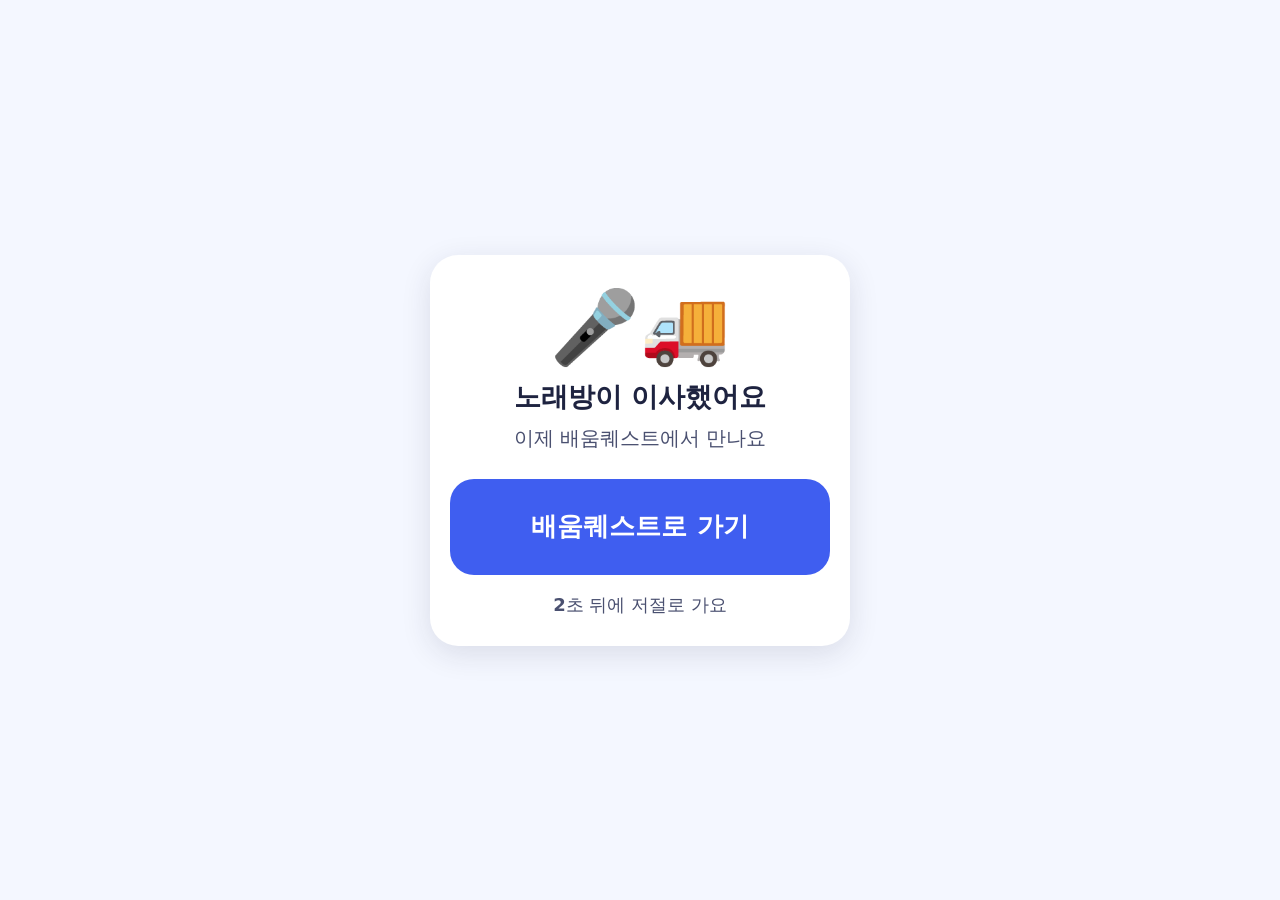
==== commit 78cf84e0: "이사 안내판: 노래방 → 배움퀘스트로 이동 + 옛 서비스워커 스스로 해제 - 진입 HTML 전부(index·noraebang-v3~v6·_archive 3개)를 '이사했어요' 한 " ====
--- a/index.html
+++ b/index.html
@@ -1,39 +1,49 @@
 <!DOCTYPE html>
-<html lang="ko"><head>
-<meta charset="UTF-8"><meta name="viewport" content="width=device-width,initial-scale=1">
-<title>StarVoice v29 - AI 노래방</title><link rel="manifest" href="manifest.json">
-<meta name="theme-color" content="#0f0a1e">
-<meta name="apple-mobile-web-app-capable" content="yes">
-<meta name="mobile-web-app-capable" content="yes">
-<meta name="description" content="StarVoice v29: 265곡 AI 음정 분석 K-노래방 PWA. 보컬레지스터전환분석기Canvas4레지스터6축Radar/감정곡선디자이너Canvas8감정4구간라인차트/피치안정성매트릭스Canvas12음계3옥타브히트맵/듀엣호환성분석기Canvas8보컬타입매칭히트맵/곡난이도분해기Canvas8요소Radar/톤컬러스펙트럼Canvas12톤원형/싱어성장로드맵Canvas10단계스킬트리/종합보컬마스터리Canvas8KPI반원게이지/퀴즈342문/282업적">
-<meta name="keywords" content="노래방,karaoke,AI,음정분석,피치감지,PWA,StarVoice,노래연습,보컬코칭,배틀,플레이리스트,스테이지,보이스프로필,가사타이핑,보컬분석,듀엣,이퀄라이저,음정훈련,히스토리,음역맵,녹음,호흡,파티모드,즐겨찾기,비브라토,보컬레슨,MV테마,듀엣챌린지,리포트카드,보이스이펙트,음역대측정,구간연습,워밍업,랭킹,음감트레이닝,콘서트모드,보이스변환,점수분석,보컬코치,장르디스커버리,노래일기,호흡트레이너,키파인더,퍼포먼스아카이브,음색DNA,리듬아케이드,듀엣AI,발성도장,가사챌린지,스테이지코치,보컬히트맵,노래추천,음정마스터리,보컬배틀,보이스EQ,챌린지,싱어성장,음악이론,스코어카드,보컬스타일,보컬워밍업루틴,라이브오디션,음정인터벌,보컬테크닉,노래방파티,감성노래매칭,보컬성장타임라인,AI보컬코치어드밴스드,음역확장,보컬밸런스,싱어스타일챌린지,DJ셋리스트,마이크테크닉,보컬컨디션,장르마스터리,라이브스테이지스코어카드,호흡패턴분석,비브라토파형,난이도프로그레션,싱어프로필카드,듀엣하모니,사운드스케이프,다이나믹레인지,올타임베스트,보컬톤매칭,라이브이펙트체인,가수별테크닉,주간보컬챌린지,보컬피로도,음역대히스토리,곡완성도,보컬연습플래너,음정교정피드백,보컬스태미나,장르발성법가이드,AI곡추천,보컬하모닉스,주간랭킹시뮬,감정표현매트릭스,라이브무대시뮬,보컬워밍업v2,호흡컨트롤마스터,프레이즈메이커,믹싱이퀄라이저,관객반응예측,보컬스타일DNA,난이도적응트레이너,멜로디메모리게임,보컬음역매퍼,키트랜스포저,듀엣케미스트리,퍼포먼스리플레이,보컬리커버리,음악이론드릴,셋리스트옵티마이저,보이스분류기,보컬파워미터,가창력발전로드맵,듀엣호환매트릭스,보컬이퀄리티,라이브피드백대시보드,노래목표추적기,보컬웜쿨다운,싱어프로필비교기,피치분포히스토그램,감정아크디자이너,보컬스태미나레벨,AI듀엣코칭시뮬,노래방분위기컨트롤러,보컬트레이닝스케줄러,장르탐험매트릭스,종합보컬리포트,음정히트맵,난이도매칭,배음분석,파티스코어보드,감정팔레트,에너지커브,딕션분석,성장대시보드,팀버스펙트로그램,키모듈레이터,호흡용량,비브라토정밀,장르마스터리,프레이즈분석,무대프레즌스,보컬DNA,보컬레지스터전환,감정곡선디자이너,피치안정성매트릭스,듀엣호환성,곡난이도분해,톤컬러스펙트럼,싱어성장로드맵,종합보컬마스터리">
-<meta property="og:title" content="StarVoice v29 - AI 노래방">
-<meta property="og:description" content="265곡 AI 음정 분석 K-노래방. 보컬레지스터전환 4레지스터6축Radar, 감정곡선디자이너 8감정4구간라인차트, 피치안정성 12음계3옥타브히트맵, 듀엣호환성 8보컬타입매칭, 곡난이도분해 8요소Radar, 톤컬러스펙트럼 12톤원형, 싱어성장 10단계스킬트리, 종합보컬마스터리 8KPI반원게이지, 342퀴즈, 282업적">
-<meta property="og:type" content="website">
-<meta name="twitter:card" content="summary_large_image">
-<meta name="twitter:title" content="StarVoice v29 - AI 노래방">
-<meta name="twitter:description" content="265곡 AI 음정 분석 K-노래방 PWA. 보컬레지스터전환+감정곡선디자이너+피치안정성+듀엣호환성+곡난이도분해+톤컬러스펙트럼+싱어성장로드맵+종합보컬마스터리+342퀴즈+282업적">
-<meta http-equiv="refresh" content="0;url=noraebang-v6.html">
-<script type="application/ld+json">{"@context":"https://schema.org","@type":"WebApplication","name":"StarVoice v29","applicationCategory":"EntertainmentApplication","operatingSystem":"Web","description":"265곡 AI 음정 분석 K-노래방 PWA. 보컬레지스터전환분석기Canvas4레지스터6축Radar, 감정곡선디자이너Canvas8감정4구간라인차트, 피치안정성매트릭스Canvas12음계3옥타브히트맵, 듀엣호환성분석기Canvas8보컬타입매칭히트맵, 곡난이도분해기Canvas8요소Radar, 톤컬러스펙트럼Canvas12톤원형, 싱어성장로드맵Canvas10단계스킬트리, 종합보컬마스터리Canvas8KPI반원게이지, 퀴즈342문, 282개 업적","offers":{"@type":"Offer","price":"0","priceCurrency":"KRW"},"inLanguage":"ko","featureList":"음정히트맵,난이도매칭,배음분석,파티스코어보드,감정팔레트,에너지커브,딕션분석,성장대시보드,피치분포히스토그램,감정아크디자이너,보컬스태미나레벨,AI듀엣코칭시뮬,노래방분위기컨트롤러,보컬트레이닝스케줄러,장르탐험매트릭스,종합보컬리포트,보컬음역매퍼,키트랜스포저,듀엣케미스트리,퍼포먼스리플레이,보컬리커버리,음악이론드릴,셋리스트옵티마이저,보이스분류기,보컬워밍업루틴v2,호흡컨트롤마스터,프레이즈메이커,믹싱이퀄라이저시각화,관객반응예측기,보컬스타일DNA분석기,노래난이도적응트레이너,멜로디메모리게임,음정교정피드백,보컬스태미나트레이너,장르별발성법가이드,AI곡추천매칭엔진,보컬하모닉스분석기,주간랭킹시뮬레이터,감정표현매트릭스,라이브무대시뮬레이터,보컬톤매칭,라이브이펙트체인,가수별테크닉분석,주간보컬챌린지,보컬피로도모니터,음역대히스토리,곡완성도스코어카드,보컬연습플래너,보컬워밍업루틴,라이브오디션,음정인터벌,보컬테크닉Radar,노래방파티,감성노래매칭,보컬성장타임라인,AI보컬코치어드밴스드,음정마스터리,보컬배틀,보이스EQ,챌린지,싱어성장,음악이론,스코어카드,보컬스타일비교,음색DNA,리듬아케이드,듀엣AI,발성도장,가사챌린지,스테이지코치,보컬히트맵,노래추천AI,보이스변환,점수분석,보컬코치,장르디스커버리,노래일기,호흡트레이너,키파인더,퍼포먼스아카이브,보이스이펙트,음역대측정,구간연습,보컬워밍업,노래랭킹,음감트레이닝,콘서트모드,플레이리스트,보컬레슨,비브라토감지,MV테마,듀엣챌린지,리포트카드,히스토리,음역맵,AI추천,녹음스튜디오,호흡운동,보컬이펙트,즐겨찾기,파티모드,보컬코칭,라이브스테이지,가사타이핑,보이스프로필,듀엣모드,음정트레이닝,보컬다이어리,음역확장트레이너,보컬밸런스체커,싱어스타일챌린지,DJ셋리스트,마이크테크닉,보컬컨디션,장르마스터리,라이브스테이지스코어카드,보컬레지스터전환분석기,감정곡선디자이너,피치안정성매트릭스,듀엣호환성분석기,곡난이도분해기,톤컬러스펙트럼,싱어성장로드맵,종합보컬마스터리대시보드"}</script>
-<style>body{margin:0;background:#0f0a1e;color:#a855f7;display:flex;align-items:center;justify-content:center;height:100vh;font-family:-apple-system,'Malgun Gothic',sans-serif}a{color:#c084fc}</style>
-</head><body><p>Loading... <a href="noraebang-v6.html">직접 이동</a></p>
-<script src="v11_patch.js"></script>
-<script src="v12_patch.js"></script>
-<script src="v13_patch.js"></script>
-<script src="v14_patch.js"></script>
-<script src="v15_patch.js"></script>
-<script src="v16_patch.js"></script>
-<script src="v17_patch.js"></script>
-<script src="v18_patch.js"></script>
-<script src="v19_patch.js"></script>
-<script src="v20_patch.js"></script>
-<script src="v21_patch.js"></script>
-<script src="v22_patch.js"></script>
-<script src="v23_patch.js"></script>
-<script src="v24_patch.js"></script>
-<script src="v25_patch.js"></script>
-<script src="v26_patch.js"></script>
-<script src="v27_patch.js"></script>
-<script src="v28_patch.js"></script>
-<script src="v29_patch.js"></script>
-</body></html>
+<html lang="ko">
+<head>
+<meta charset="UTF-8">
+<meta name="viewport" content="width=device-width,initial-scale=1">
+<meta name="robots" content="noindex">
+<title>노래방이 이사했어요</title>
+<link rel="manifest" href="manifest.json">
+<meta name="theme-color" content="#F4F7FF">
+<style>
+:root{--bg:#F4F7FF;--card:#FFFFFF;--ink:#1E2340;--sub:#4A5070;--btn:#3F5EF0;--btn-ink:#FFFFFF}
+@media (prefers-color-scheme:dark){:root{--bg:#12152A;--card:#1C2040;--ink:#EEF1FF;--sub:#B8BEDD}}
+*{box-sizing:border-box}
+html,body{margin:0;min-height:100%}
+body{background:var(--bg);color:var(--ink);font-family:system-ui,-apple-system,'Apple SD Gothic Neo','Malgun Gothic',sans-serif;display:flex;align-items:center;justify-content:center;min-height:100vh;padding:16px;text-align:center}
+main{width:100%;max-width:420px;background:var(--card);border-radius:28px;padding:36px 20px 28px;box-shadow:0 8px 30px rgba(30,35,64,.12)}
+.ico{font-size:72px;line-height:1}
+h1{font-size:27px;margin:16px 0 8px;word-break:keep-all}
+p{margin:0;font-size:20px;line-height:1.5;color:var(--sub);word-break:keep-all}
+.go{display:flex;align-items:center;justify-content:center;min-height:96px;margin:26px 0 16px;padding:0 16px;border-radius:24px;background:var(--btn);color:var(--btn-ink);font-size:26px;font-weight:800;text-decoration:none}
+.go:focus-visible{outline:4px solid #FFB020;outline-offset:3px}
+.auto{font-size:18px}
+</style>
+</head>
+<body>
+<main>
+<div class="ico" aria-hidden="true">🎤🚚</div>
+<h1>노래방이 이사했어요</h1>
+<p>이제 배움퀘스트에서 만나요</p>
+<a class="go" id="go" href="https://bsy522-dot.github.io/levelplay/games/noraebang-v4/index.html">배움퀘스트로 가기</a>
+<p class="auto" aria-live="polite"><b id="sec">3</b>초 뒤에 저절로 가요</p>
+</main>
+<script>
+(function(){
+var TO='https://bsy522-dot.github.io/levelplay/games/noraebang-v4/index.html';
+var ROOT=location.origin+'/karaoke/';
+var OWN=/^starvoice-v\d+[a-z]?$/;
+var a=document.getElementById('go'),s=document.getElementById('sec');
+a.href=TO;
+var jobs=[];
+try{if('serviceWorker' in navigator){jobs.push(navigator.serviceWorker.getRegistrations().then(function(rs){return Promise.all(rs.filter(function(r){return r.scope.indexOf(ROOT)===0}).map(function(r){return r.unregister()}))}))}}catch(e){}
+try{if(window.caches){jobs.push(caches.keys().then(function(ks){return Promise.all(ks.filter(function(k){return OWN.test(k)}).map(function(k){return caches.delete(k)}))}))}}catch(e){}
+var clean=Promise.all(jobs).catch(function(){});
+var gone=false;
+function go(){if(gone)return;gone=true;location.replace(TO)}
+a.addEventListener('click',function(e){e.preventDefault();go()});
+var n=3,t=setInterval(function(){n--;if(n>0){s.textContent=n;return}clearInterval(t);clean.then(go);setTimeout(go,1500)},1000);
+})();
+</script>
